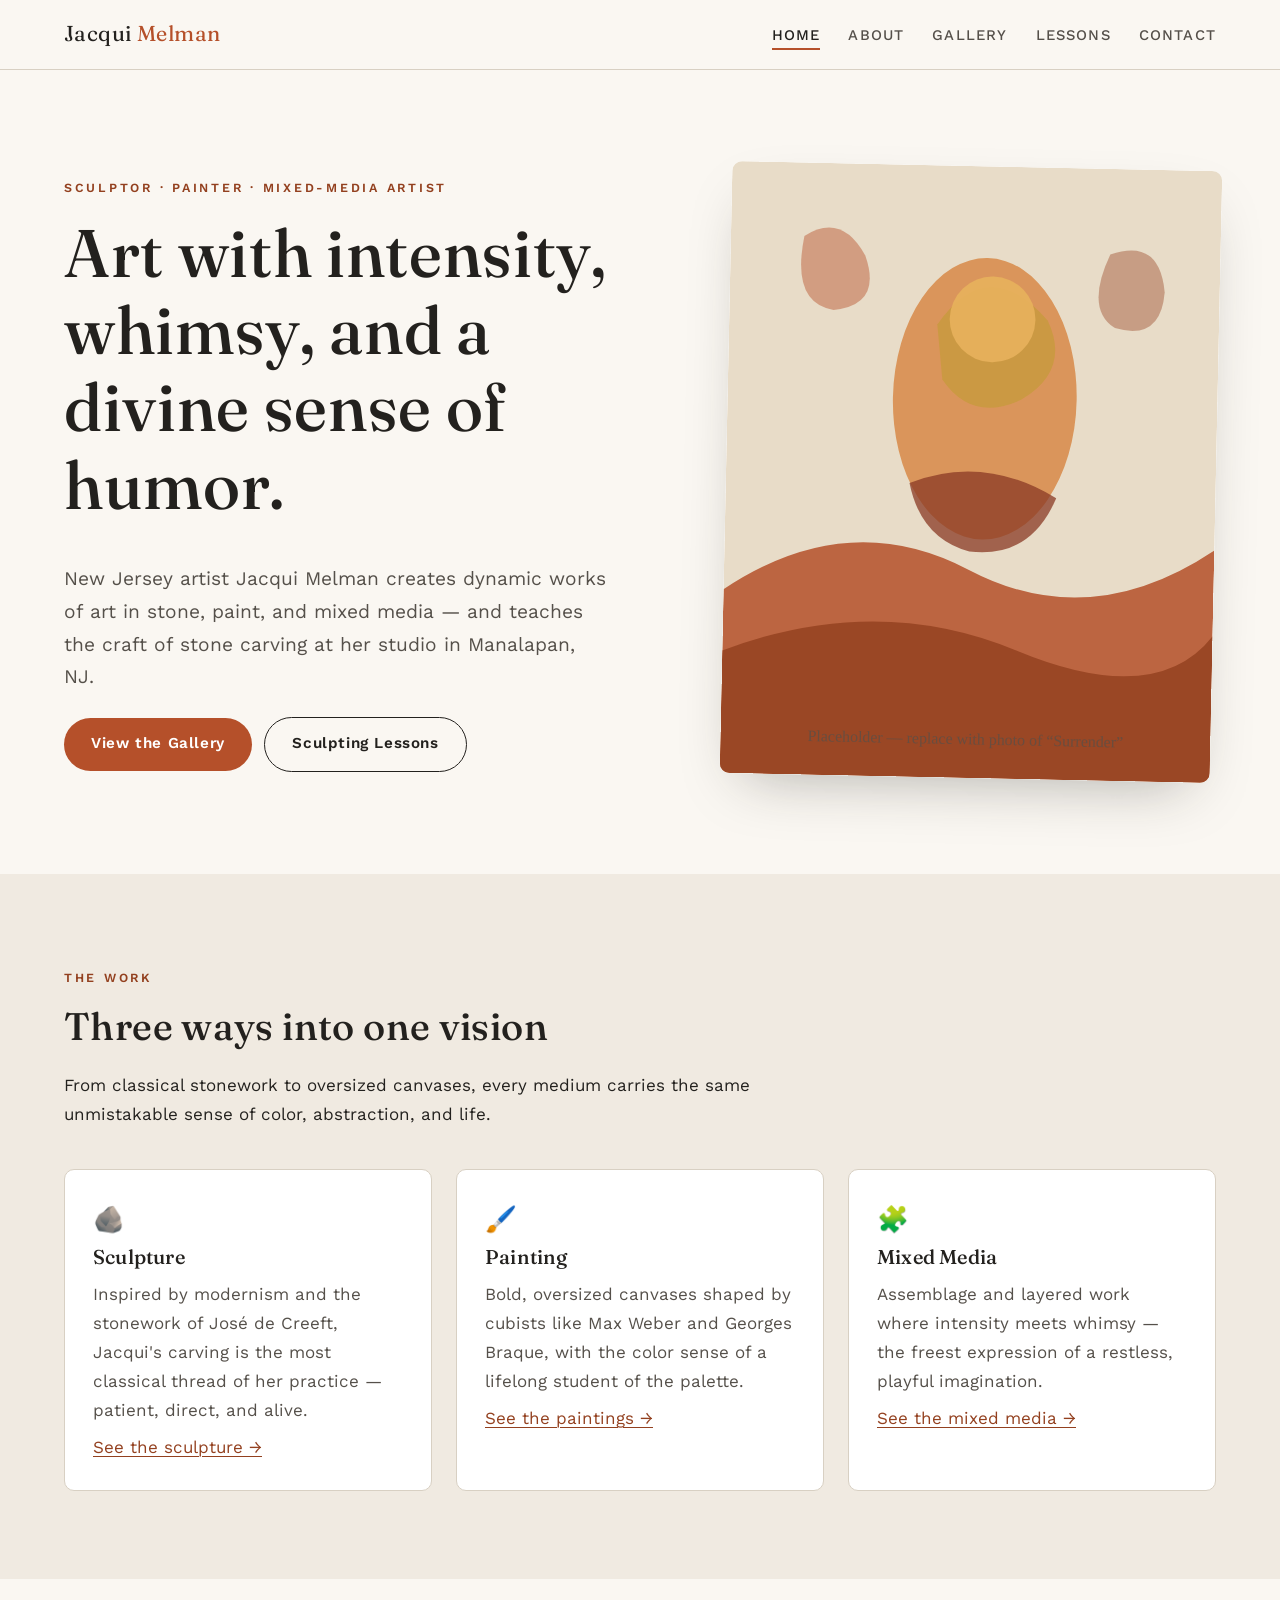
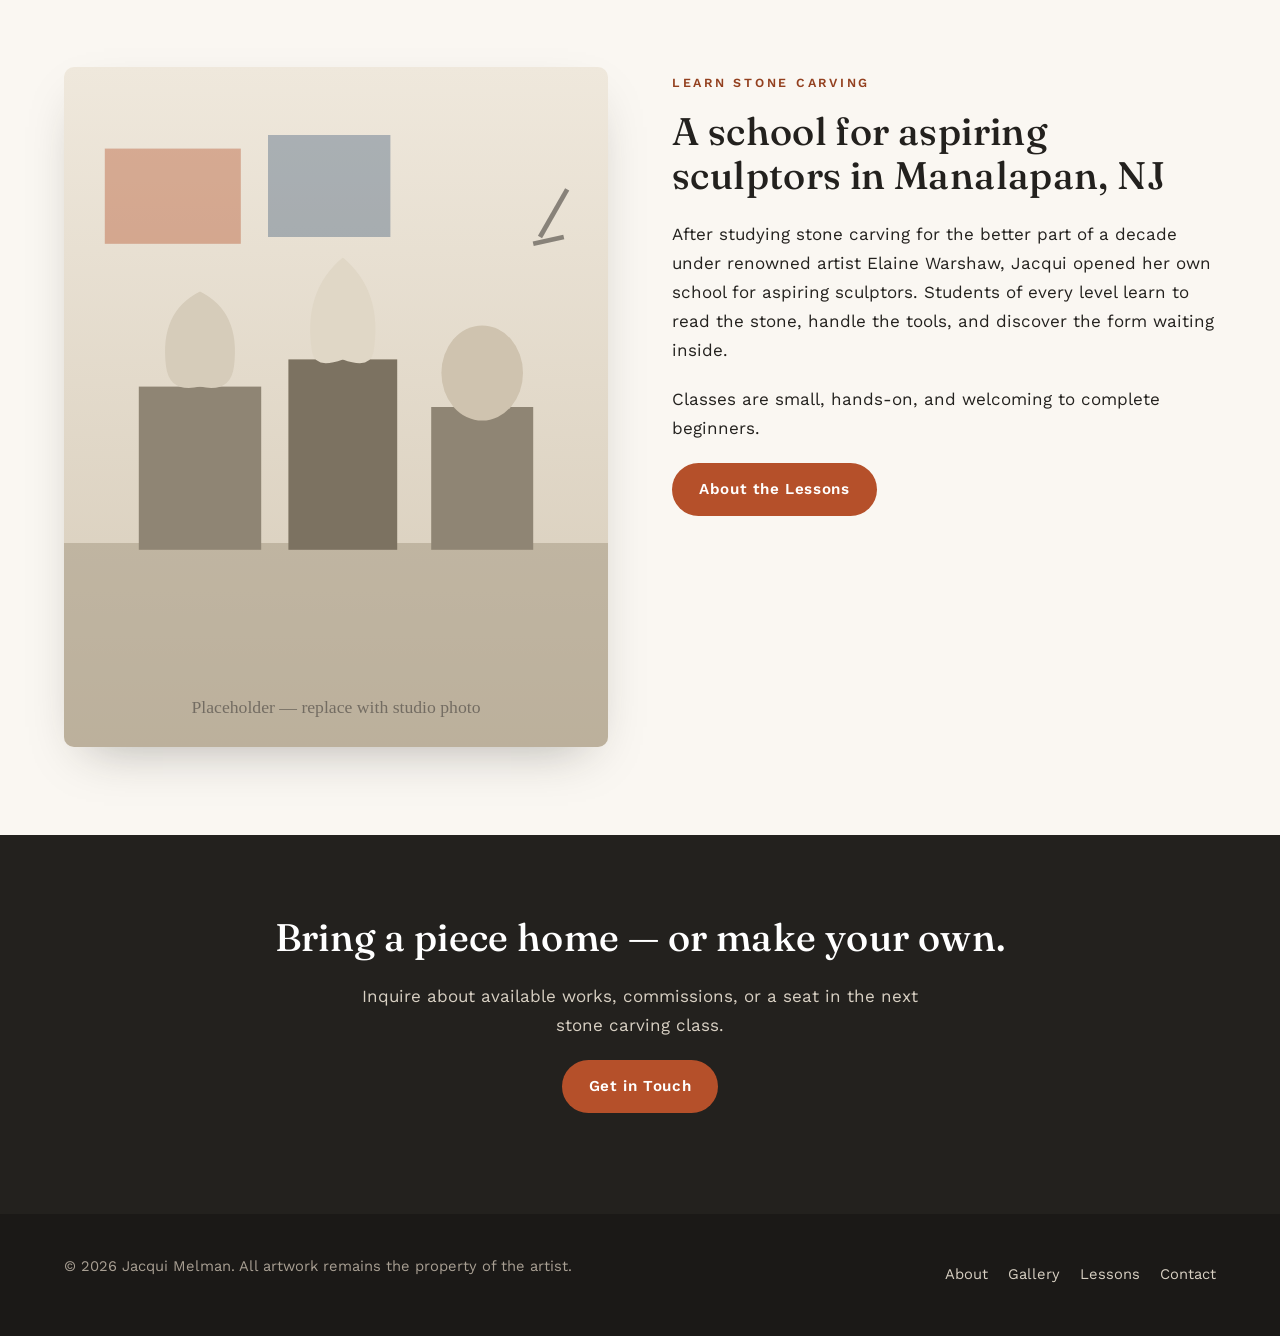
==== index.html @ 54bf9281 "Rebuild jacquimelman.com as a dependency-free static site Five pages (home, about, gallery, lessons," ====
<!DOCTYPE html>
<html lang="en">
<head>
  <meta charset="UTF-8">
  <meta name="viewport" content="width=device-width, initial-scale=1.0">
  <title>Jacqui Melman — Artist &amp; NJ Sculpting Lessons</title>
  <meta name="description" content="New Jersey artist Jacqui Melman creates dynamic paintings, sculpture, and mixed-media works, and teaches stone carving in Manalapan, NJ.">
  <link rel="preconnect" href="https://fonts.googleapis.com">
  <link rel="preconnect" href="https://fonts.gstatic.com" crossorigin>
  <link href="https://fonts.googleapis.com/css2?family=Fraunces:ital,wght@0,400;0,500;0,600;1,400&family=Work+Sans:wght@400;500;600&display=swap" rel="stylesheet">
  <link rel="stylesheet" href="css/style.css">
  <link rel="icon" href="data:image/svg+xml,<svg xmlns='http://www.w3.org/2000/svg' viewBox='0 0 100 100'><text y='0.9em' font-size='90'>🎨</text></svg>">
</head>
<body>

<header class="site-header">
  <div class="wrap nav-bar">
    <a class="brand" href="index.html">Jacqui<span>&nbsp;Melman</span></a>
    <button class="nav-toggle" aria-expanded="false" aria-controls="nav-menu" aria-label="Toggle navigation">☰</button>
    <ul class="nav-links" id="nav-menu">
      <li><a href="index.html" aria-current="page">Home</a></li>
      <li><a href="about.html">About</a></li>
      <li><a href="gallery.html">Gallery</a></li>
      <li><a href="lessons.html">Lessons</a></li>
      <li><a href="contact.html">Contact</a></li>
    </ul>
  </div>
</header>

<main>
  <section class="hero wrap">
    <div class="hero-copy">
      <span class="eyebrow">Sculptor · Painter · Mixed-Media Artist</span>
      <h1>Art with intensity, whimsy, and a divine sense of humor.</h1>
      <p class="lede">New Jersey artist Jacqui Melman creates dynamic works of art in stone, paint, and mixed media — and teaches the craft of stone carving at her studio in Manalapan, NJ.</p>
      <div class="btn-row">
        <a class="btn btn-primary" href="gallery.html">View the Gallery</a>
        <a class="btn btn-ghost" href="lessons.html">Sculpting Lessons</a>
      </div>
    </div>
    <div class="hero-art">
      <img src="images/art/surrender.svg" alt="Abstract artwork placeholder representing the painting Surrender" width="800" height="1000">
    </div>
  </section>

  <section class="section section-alt">
    <div class="wrap">
      <div class="section-head">
        <span class="eyebrow">The Work</span>
        <h2>Three ways into one vision</h2>
        <p>From classical stonework to oversized canvases, every medium carries the same unmistakable sense of color, abstraction, and life.</p>
      </div>
      <div class="card-grid">
        <div class="card">
          <div class="card-icon" aria-hidden="true">🪨</div>
          <h3>Sculpture</h3>
          <p>Inspired by modernism and the stonework of José de Creeft, Jacqui's carving is the most classical thread of her practice — patient, direct, and alive.</p>
          <a href="gallery.html">See the sculpture →</a>
        </div>
        <div class="card">
          <div class="card-icon" aria-hidden="true">🖌️</div>
          <h3>Painting</h3>
          <p>Bold, oversized canvases shaped by cubists like Max Weber and Georges Braque, with the color sense of a lifelong student of the palette.</p>
          <a href="gallery.html">See the paintings →</a>
        </div>
        <div class="card">
          <div class="card-icon" aria-hidden="true">🧩</div>
          <h3>Mixed Media</h3>
          <p>Assemblage and layered work where intensity meets whimsy — the freest expression of a restless, playful imagination.</p>
          <a href="gallery.html">See the mixed media →</a>
        </div>
      </div>
    </div>
  </section>

  <section class="section">
    <div class="wrap two-col">
      <div class="framed">
        <img src="images/art/studio.svg" alt="Placeholder illustration of the sculpture studio in Manalapan, NJ" width="800" height="1000">
      </div>
      <div>
        <span class="eyebrow">Learn Stone Carving</span>
        <h2>A school for aspiring sculptors in Manalapan, NJ</h2>
        <p>After studying stone carving for the better part of a decade under renowned artist Elaine Warshaw, Jacqui opened her own school for aspiring sculptors. Students of every level learn to read the stone, handle the tools, and discover the form waiting inside.</p>
        <p>Classes are small, hands-on, and welcoming to complete beginners.</p>
        <a class="btn btn-primary" href="lessons.html">About the Lessons</a>
      </div>
    </div>
  </section>

  <section class="cta-band">
    <div class="wrap">
      <h2>Bring a piece home — or make your own.</h2>
      <p>Inquire about available works, commissions, or a seat in the next stone carving class.</p>
      <p><a class="btn btn-primary" href="contact.html">Get in Touch</a></p>
    </div>
  </section>
</main>

<footer class="site-footer">
  <div class="wrap footer-inner">
    <p>© <span id="year"></span> Jacqui Melman. All artwork remains the property of the artist.</p>
    <ul class="footer-nav">
      <li><a href="about.html">About</a></li>
      <li><a href="gallery.html">Gallery</a></li>
      <li><a href="lessons.html">Lessons</a></li>
      <li><a href="contact.html">Contact</a></li>
    </ul>
  </div>
</footer>

<script src="js/main.js"></script>
</body>
</html>
---- css/style.css ----
/* ==========================================================================
   jacquimelman.com — site styles
   Palette: warm stone neutrals, charcoal ink, terracotta accent
   ========================================================================== */

:root {
  --ink: #23211e;
  --ink-soft: #55504a;
  --paper: #faf7f2;
  --paper-deep: #f0eae1;
  --stone: #d8d0c3;
  --accent: #b5502a;
  --accent-deep: #93401f;
  --gold: #c99a3f;
  --max-width: 72rem;
  --font-display: "Fraunces", "Georgia", serif;
  --font-body: "Work Sans", "Helvetica Neue", Arial, sans-serif;
}

* { box-sizing: border-box; }

html { scroll-behavior: smooth; }

body {
  margin: 0;
  font-family: var(--font-body);
  font-size: 1.0625rem;
  line-height: 1.7;
  color: var(--ink);
  background: var(--paper);
  -webkit-font-smoothing: antialiased;
}

img, svg { max-width: 100%; height: auto; display: block; }

h1, h2, h3 {
  font-family: var(--font-display);
  font-weight: 500;
  line-height: 1.15;
  margin: 0 0 0.6em;
  letter-spacing: 0.01em;
}

h1 { font-size: clamp(2.4rem, 6vw, 4.2rem); }
h2 { font-size: clamp(1.7rem, 3.5vw, 2.4rem); }
h3 { font-size: 1.25rem; }

p { margin: 0 0 1.2em; }

a { color: var(--accent-deep); text-decoration-thickness: 1px; text-underline-offset: 3px; }
a:hover { color: var(--accent); }

.wrap {
  width: min(var(--max-width), 92vw);
  margin-inline: auto;
}

.eyebrow {
  display: inline-block;
  font-size: 0.78rem;
  font-weight: 600;
  letter-spacing: 0.22em;
  text-transform: uppercase;
  color: var(--accent-deep);
  margin-bottom: 1rem;
}

/* --------------------------------------------------------------------------
   Header / navigation
   -------------------------------------------------------------------------- */

.site-header {
  position: sticky;
  top: 0;
  z-index: 50;
  background: rgba(250, 247, 242, 0.92);
  backdrop-filter: blur(8px);
  border-bottom: 1px solid var(--stone);
}

.nav-bar {
  display: flex;
  align-items: center;
  justify-content: space-between;
  gap: 1rem;
  padding: 1rem 0;
}

.brand {
  font-family: var(--font-display);
  font-size: 1.35rem;
  color: var(--ink);
  text-decoration: none;
  letter-spacing: 0.02em;
}

.brand span { color: var(--accent); }

.nav-links {
  display: flex;
  gap: 1.75rem;
  list-style: none;
  margin: 0;
  padding: 0;
}

.nav-links a {
  font-size: 0.92rem;
  font-weight: 500;
  letter-spacing: 0.08em;
  text-transform: uppercase;
  text-decoration: none;
  color: var(--ink-soft);
  padding-bottom: 0.25rem;
  border-bottom: 2px solid transparent;
}

.nav-links a:hover { color: var(--ink); }

.nav-links a[aria-current="page"] {
  color: var(--ink);
  border-bottom-color: var(--accent);
}

.nav-toggle {
  display: none;
  background: none;
  border: 1px solid var(--stone);
  border-radius: 6px;
  padding: 0.45rem 0.6rem;
  font-size: 1.1rem;
  line-height: 1;
  color: var(--ink);
  cursor: pointer;
}

@media (max-width: 46rem) {
  .nav-toggle { display: block; }
  .nav-links {
    position: absolute;
    top: 100%;
    left: 0;
    right: 0;
    flex-direction: column;
    gap: 0;
    background: var(--paper);
    border-bottom: 1px solid var(--stone);
    display: none;
  }
  .nav-links.open { display: flex; }
  .nav-links li { border-top: 1px solid var(--paper-deep); }
  .nav-links a { display: block; padding: 0.9rem 4vw; border-bottom: none; }
  .nav-links a[aria-current="page"] { border-left: 3px solid var(--accent); }
}

/* --------------------------------------------------------------------------
   Hero
   -------------------------------------------------------------------------- */

.hero {
  display: grid;
  grid-template-columns: 1.1fr 0.9fr;
  gap: clamp(2rem, 5vw, 4rem);
  align-items: center;
  padding: clamp(3rem, 8vw, 6rem) 0;
}

.hero-copy p.lede {
  font-size: 1.2rem;
  color: var(--ink-soft);
  max-width: 34rem;
}

.hero-art {
  border-radius: 10px;
  overflow: hidden;
  box-shadow: 0 24px 60px -24px rgba(35, 33, 30, 0.35);
  transform: rotate(1.2deg);
}

@media (max-width: 46rem) {
  .hero { grid-template-columns: 1fr; }
  .hero-art { transform: none; }
}

/* --------------------------------------------------------------------------
   Buttons
   -------------------------------------------------------------------------- */

.btn {
  display: inline-block;
  padding: 0.85rem 1.7rem;
  border-radius: 999px;
  font-weight: 600;
  font-size: 0.95rem;
  letter-spacing: 0.04em;
  text-decoration: none;
  transition: transform 0.15s ease, background 0.15s ease;
}

.btn-primary { background: var(--accent); color: #fff; }
.btn-primary:hover { background: var(--accent-deep); color: #fff; transform: translateY(-1px); }

.btn-ghost {
  border: 1.5px solid var(--ink);
  color: var(--ink);
  margin-left: 0.75rem;
}
.btn-ghost:hover { background: var(--ink); color: var(--paper); }

.btn-row { display: flex; flex-wrap: wrap; gap: 0.75rem; align-items: center; }
.btn-row .btn-ghost { margin-left: 0; }

/* --------------------------------------------------------------------------
   Sections
   -------------------------------------------------------------------------- */

.section { padding: clamp(3rem, 7vw, 5.5rem) 0; }

.section-alt { background: var(--paper-deep); }

.section-head { max-width: 44rem; margin-bottom: 2.5rem; }

.two-col {
  display: grid;
  grid-template-columns: 1fr 1fr;
  gap: clamp(2rem, 5vw, 4rem);
  align-items: start;
}

@media (max-width: 46rem) {
  .two-col { grid-template-columns: 1fr; }
}

.framed {
  border-radius: 10px;
  overflow: hidden;
  box-shadow: 0 20px 50px -22px rgba(35, 33, 30, 0.35);
}

/* --------------------------------------------------------------------------
   Cards (home page highlights)
   -------------------------------------------------------------------------- */

.card-grid {
  display: grid;
  grid-template-columns: repeat(3, 1fr);
  gap: 1.5rem;
}

@media (max-width: 46rem) {
  .card-grid { grid-template-columns: 1fr; }
}

.card {
  background: #fff;
  border: 1px solid var(--stone);
  border-radius: 10px;
  padding: 1.75rem;
}

.card h3 { margin-top: 0.25rem; }
.card p { color: var(--ink-soft); margin-bottom: 0.5rem; }
.card .card-icon { font-size: 1.6rem; }

/* --------------------------------------------------------------------------
   Gallery
   -------------------------------------------------------------------------- */

.filter-bar {
  display: flex;
  flex-wrap: wrap;
  gap: 0.6rem;
  margin-bottom: 2rem;
}

.filter-btn {
  border: 1.5px solid var(--stone);
  background: transparent;
  color: var(--ink-soft);
  border-radius: 999px;
  padding: 0.45rem 1.2rem;
  font-family: var(--font-body);
  font-size: 0.9rem;
  font-weight: 500;
  letter-spacing: 0.05em;
  cursor: pointer;
  transition: all 0.15s ease;
}

.filter-btn:hover { border-color: var(--ink); color: var(--ink); }

.filter-btn.active {
  background: var(--ink);
  border-color: var(--ink);
  color: var(--paper);
}

.gallery-grid {
  display: grid;
  grid-template-columns: repeat(3, 1fr);
  gap: 1.5rem;
}

@media (max-width: 60rem) { .gallery-grid { grid-template-columns: repeat(2, 1fr); } }
@media (max-width: 40rem) { .gallery-grid { grid-template-columns: 1fr; } }

.work {
  background: #fff;
  border: 1px solid var(--stone);
  border-radius: 10px;
  overflow: hidden;
  cursor: zoom-in;
  transition: transform 0.2s ease, box-shadow 0.2s ease;
}

.work:hover {
  transform: translateY(-4px);
  box-shadow: 0 18px 40px -18px rgba(35, 33, 30, 0.35);
}

.work.hidden { display: none; }

.work figure { margin: 0; }

.work img { aspect-ratio: 4 / 5; object-fit: cover; width: 100%; }

.work figcaption { padding: 1rem 1.25rem 1.2rem; }

.work .work-title {
  font-family: var(--font-display);
  font-size: 1.15rem;
  margin: 0 0 0.15rem;
}

.work .work-meta {
  font-size: 0.85rem;
  color: var(--ink-soft);
  letter-spacing: 0.05em;
  text-transform: uppercase;
}

/* Lightbox */

.lightbox {
  position: fixed;
  inset: 0;
  z-index: 100;
  display: none;
  align-items: center;
  justify-content: center;
  background: rgba(25, 23, 21, 0.92);
  padding: 4vmin;
}

.lightbox.open { display: flex; }

.lightbox img {
  max-width: min(90vw, 60rem);
  max-height: 78vh;
  width: auto;
  border-radius: 6px;
  box-shadow: 0 30px 90px rgba(0, 0, 0, 0.5);
}

.lightbox-caption {
  position: absolute;
  bottom: 4vmin;
  left: 0;
  right: 0;
  text-align: center;
  color: #f0eae1;
  font-size: 1rem;
}

.lightbox-caption strong { font-family: var(--font-display); font-size: 1.2rem; font-weight: 500; }

.lightbox-close {
  position: absolute;
  top: 1.2rem;
  right: 1.5rem;
  background: none;
  border: none;
  color: #f0eae1;
  font-size: 2.2rem;
  line-height: 1;
  cursor: pointer;
}

/* --------------------------------------------------------------------------
   Lessons
   -------------------------------------------------------------------------- */

.lesson-list { list-style: none; margin: 0 0 1.5rem; padding: 0; }

.lesson-list li {
  padding: 0.65rem 0 0.65rem 2rem;
  position: relative;
}

.lesson-list li::before {
  content: "";
  position: absolute;
  left: 0;
  top: 1.15rem;
  width: 0.9rem;
  height: 0.9rem;
  border-radius: 50%;
  background: var(--gold);
}

blockquote.pull {
  font-family: var(--font-display);
  font-size: clamp(1.3rem, 2.6vw, 1.7rem);
  font-style: italic;
  color: var(--ink);
  border-left: 3px solid var(--accent);
  margin: 2rem 0;
  padding: 0.25rem 0 0.25rem 1.5rem;
}

/* --------------------------------------------------------------------------
   Contact
   -------------------------------------------------------------------------- */

.contact-form { display: grid; gap: 1.1rem; max-width: 34rem; }

.contact-form label {
  font-size: 0.85rem;
  font-weight: 600;
  letter-spacing: 0.08em;
  text-transform: uppercase;
  color: var(--ink-soft);
  display: block;
  margin-bottom: 0.35rem;
}

.contact-form input,
.contact-form select,
.contact-form textarea {
  width: 100%;
  padding: 0.8rem 1rem;
  border: 1.5px solid var(--stone);
  border-radius: 8px;
  background: #fff;
  font-family: var(--font-body);
  font-size: 1rem;
  color: var(--ink);
}

.contact-form input:focus,
.contact-form select:focus,
.contact-form textarea:focus {
  outline: 2px solid var(--accent);
  outline-offset: 1px;
  border-color: transparent;
}

.form-note { font-size: 0.9rem; color: var(--ink-soft); }

/* --------------------------------------------------------------------------
   CTA band + footer
   -------------------------------------------------------------------------- */

.cta-band {
  background: var(--ink);
  color: var(--paper);
  text-align: center;
  padding: clamp(3rem, 7vw, 5rem) 0;
}

.cta-band h2 { color: #fff; }
.cta-band p { color: var(--stone); max-width: 36rem; margin-inline: auto; }

.site-footer {
  background: #1b1917;
  color: #a89f93;
  font-size: 0.92rem;
  padding: 2.5rem 0;
}

.footer-inner {
  display: flex;
  flex-wrap: wrap;
  justify-content: space-between;
  gap: 1rem;
  align-items: center;
}

.site-footer a { color: #d8d0c3; }

.footer-nav { display: flex; gap: 1.25rem; list-style: none; margin: 0; padding: 0; }
.footer-nav a { text-decoration: none; }
.footer-nav a:hover { text-decoration: underline; }

/* --------------------------------------------------------------------------
   Motion preferences
   -------------------------------------------------------------------------- */

@media (prefers-reduced-motion: reduce) {
  html { scroll-behavior: auto; }
  * { transition: none !important; }
}
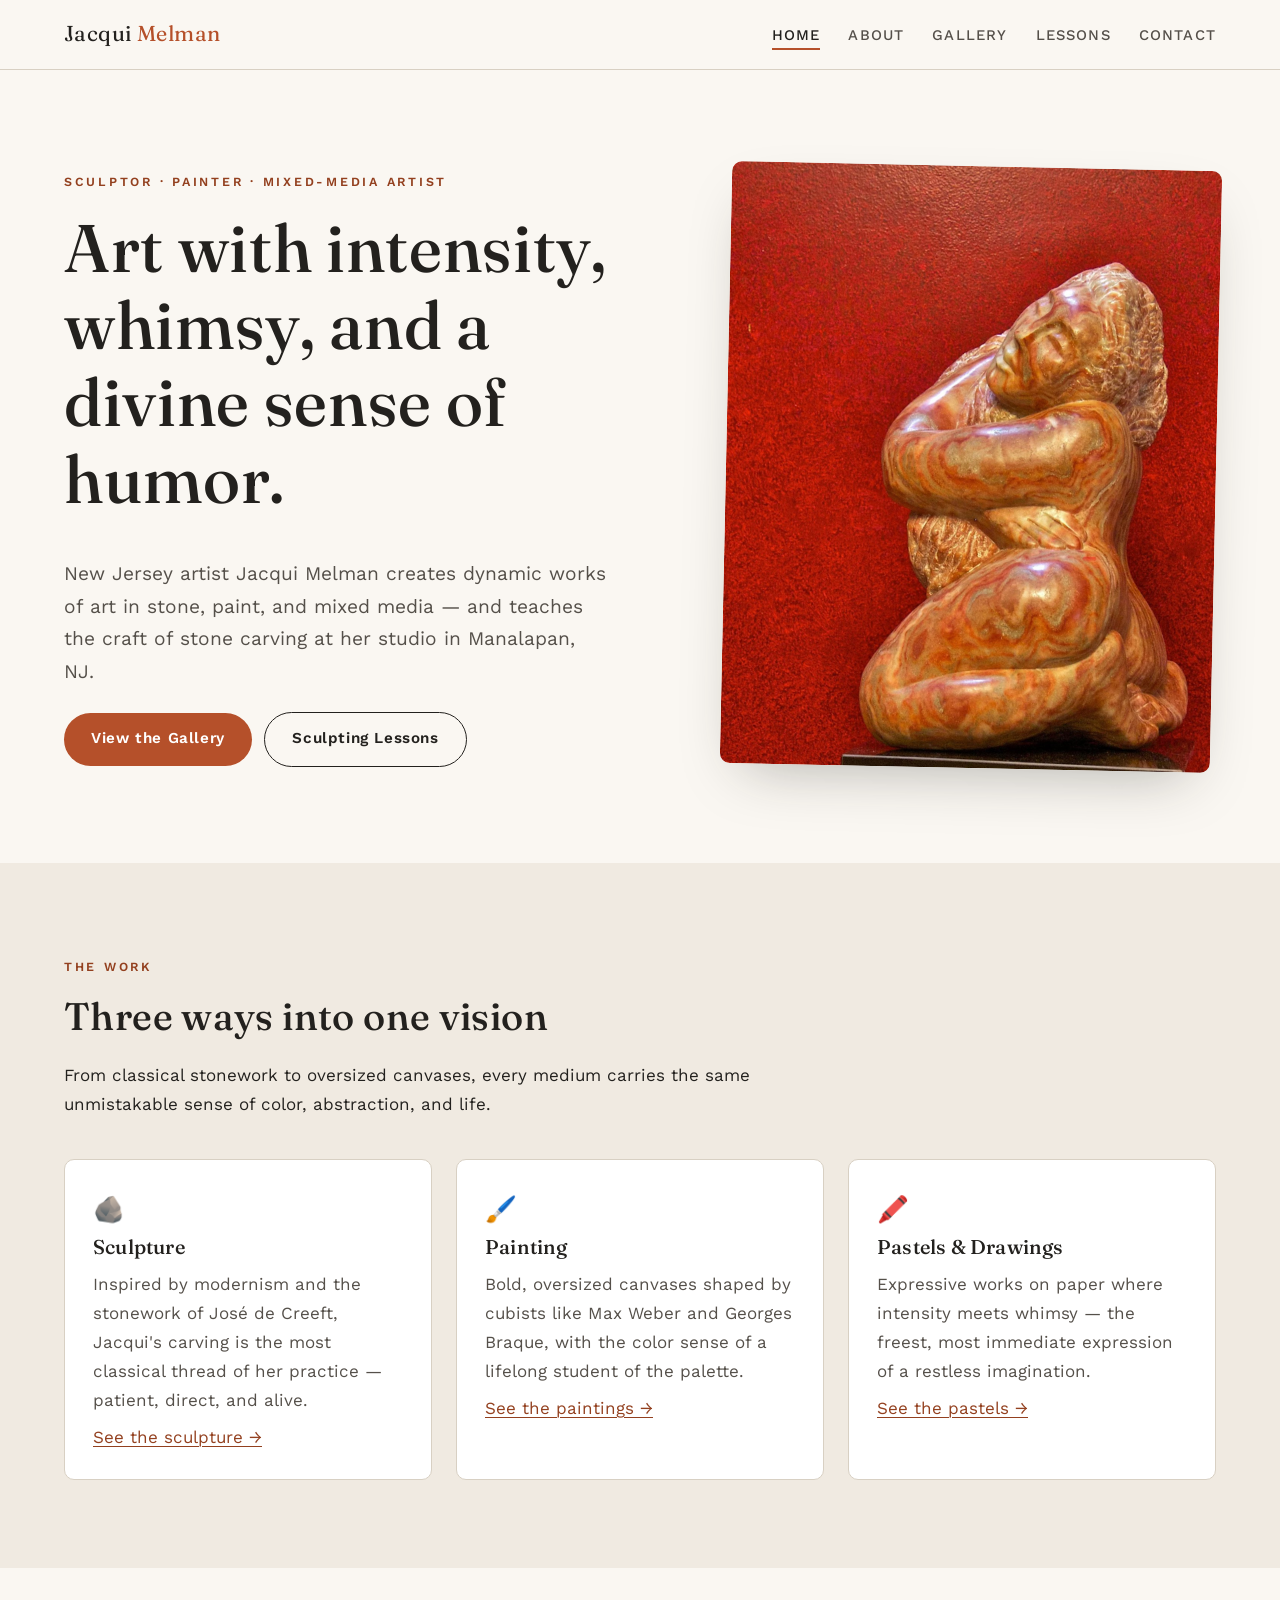
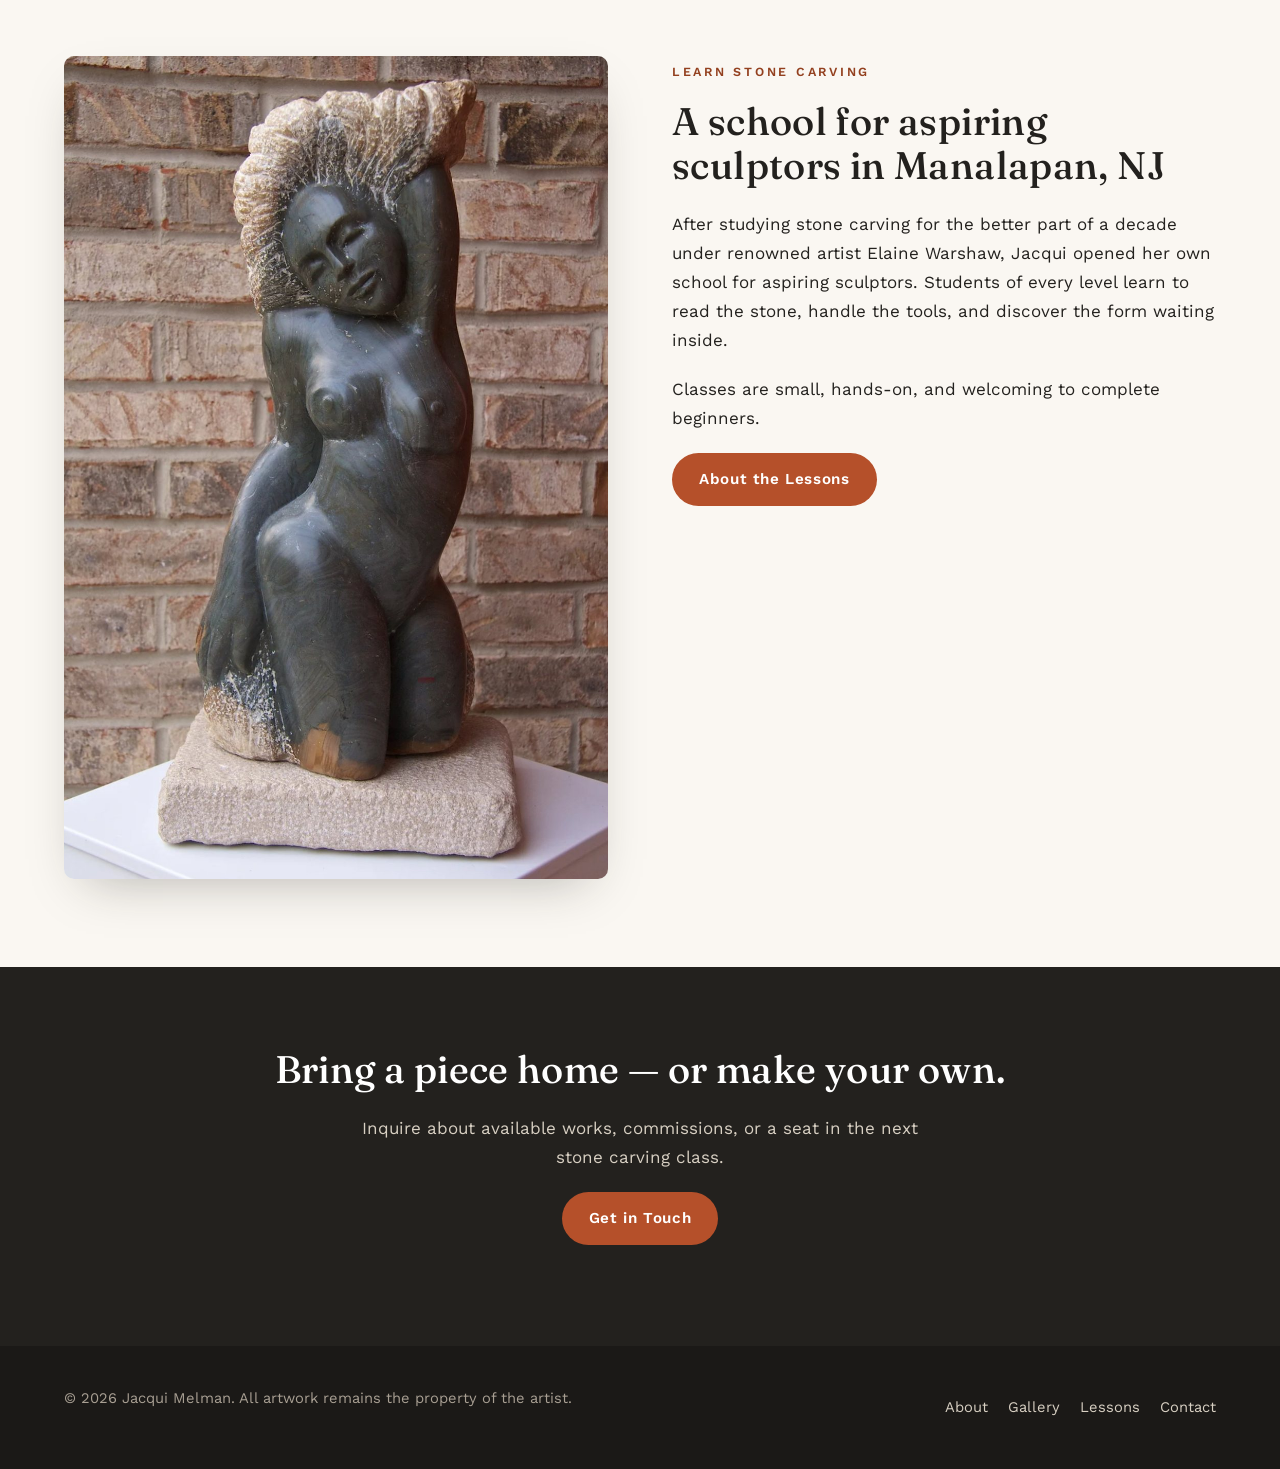
==== commit ef2c425e: "Replace placeholders with Jacqui Melman's real artwork and portraits Twelve works now fill the galle" ====
--- a/index.html
+++ b/index.html
@@ -39,7 +39,7 @@
       </div>
     </div>
     <div class="hero-art">
-      <img src="images/art/surrender.svg" alt="Abstract artwork placeholder representing the painting Surrender" width="800" height="1000">
+      <img src="images/art/sculpture-figure.jpg" alt="A crouching figure carved by Jacqui Melman in swirled red and amber stone, against a deep red wall" width="1302" height="1600">
     </div>
   </section>
 
@@ -64,10 +64,10 @@
           <a href="gallery.html">See the paintings →</a>
         </div>
         <div class="card">
-          <div class="card-icon" aria-hidden="true">🧩</div>
-          <h3>Mixed Media</h3>
-          <p>Assemblage and layered work where intensity meets whimsy — the freest expression of a restless, playful imagination.</p>
-          <a href="gallery.html">See the mixed media →</a>
+          <div class="card-icon" aria-hidden="true">🖍️</div>
+          <h3>Pastels &amp; Drawings</h3>
+          <p>Expressive works on paper where intensity meets whimsy — the freest, most immediate expression of a restless imagination.</p>
+          <a href="gallery.html">See the pastels →</a>
         </div>
       </div>
     </div>
@@ -76,7 +76,7 @@
   <section class="section">
     <div class="wrap two-col">
       <div class="framed">
-        <img src="images/art/studio.svg" alt="Placeholder illustration of the sculpture studio in Manalapan, NJ" width="800" height="1000">
+        <img src="images/art/stone-nude.jpg" alt="A female figure carved by Jacqui Melman in gray-green stone with raw-carved hair" width="1058" height="1600" loading="lazy">
       </div>
       <div>
         <span class="eyebrow">Learn Stone Carving</span>
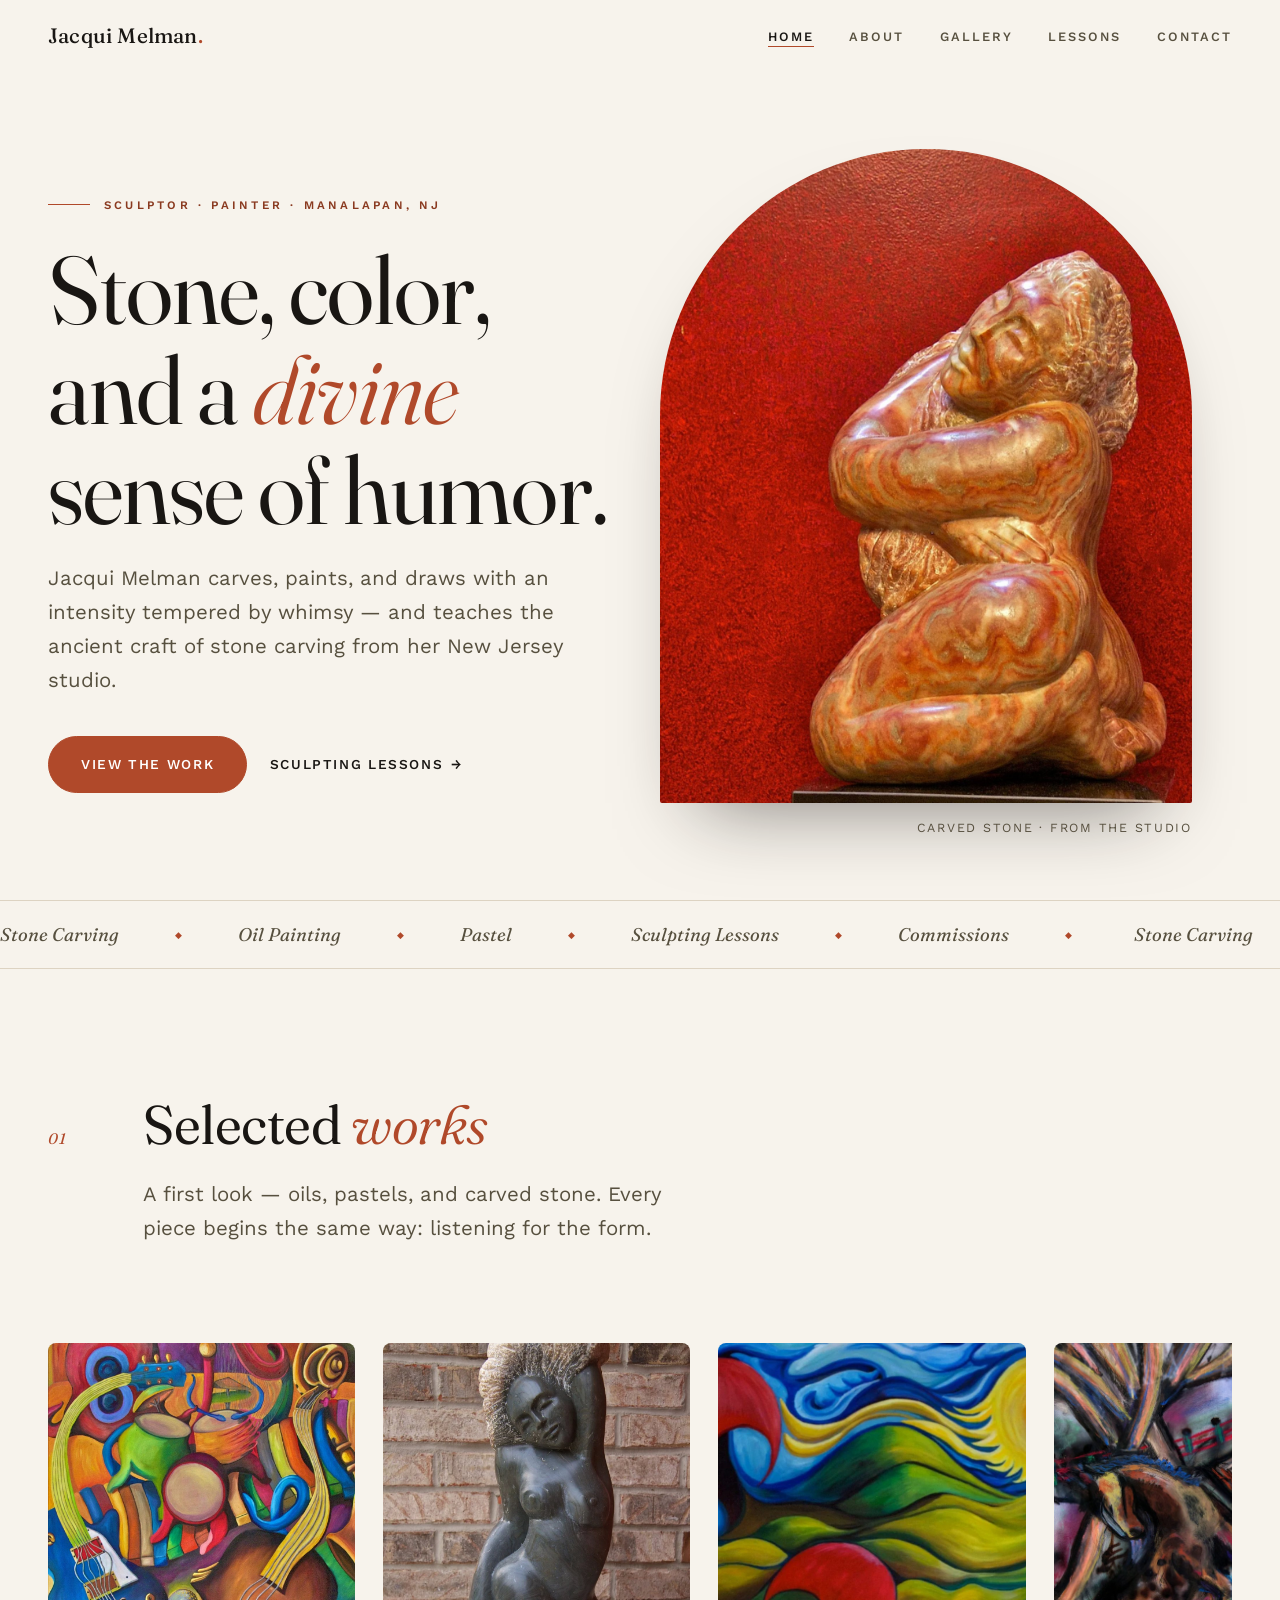
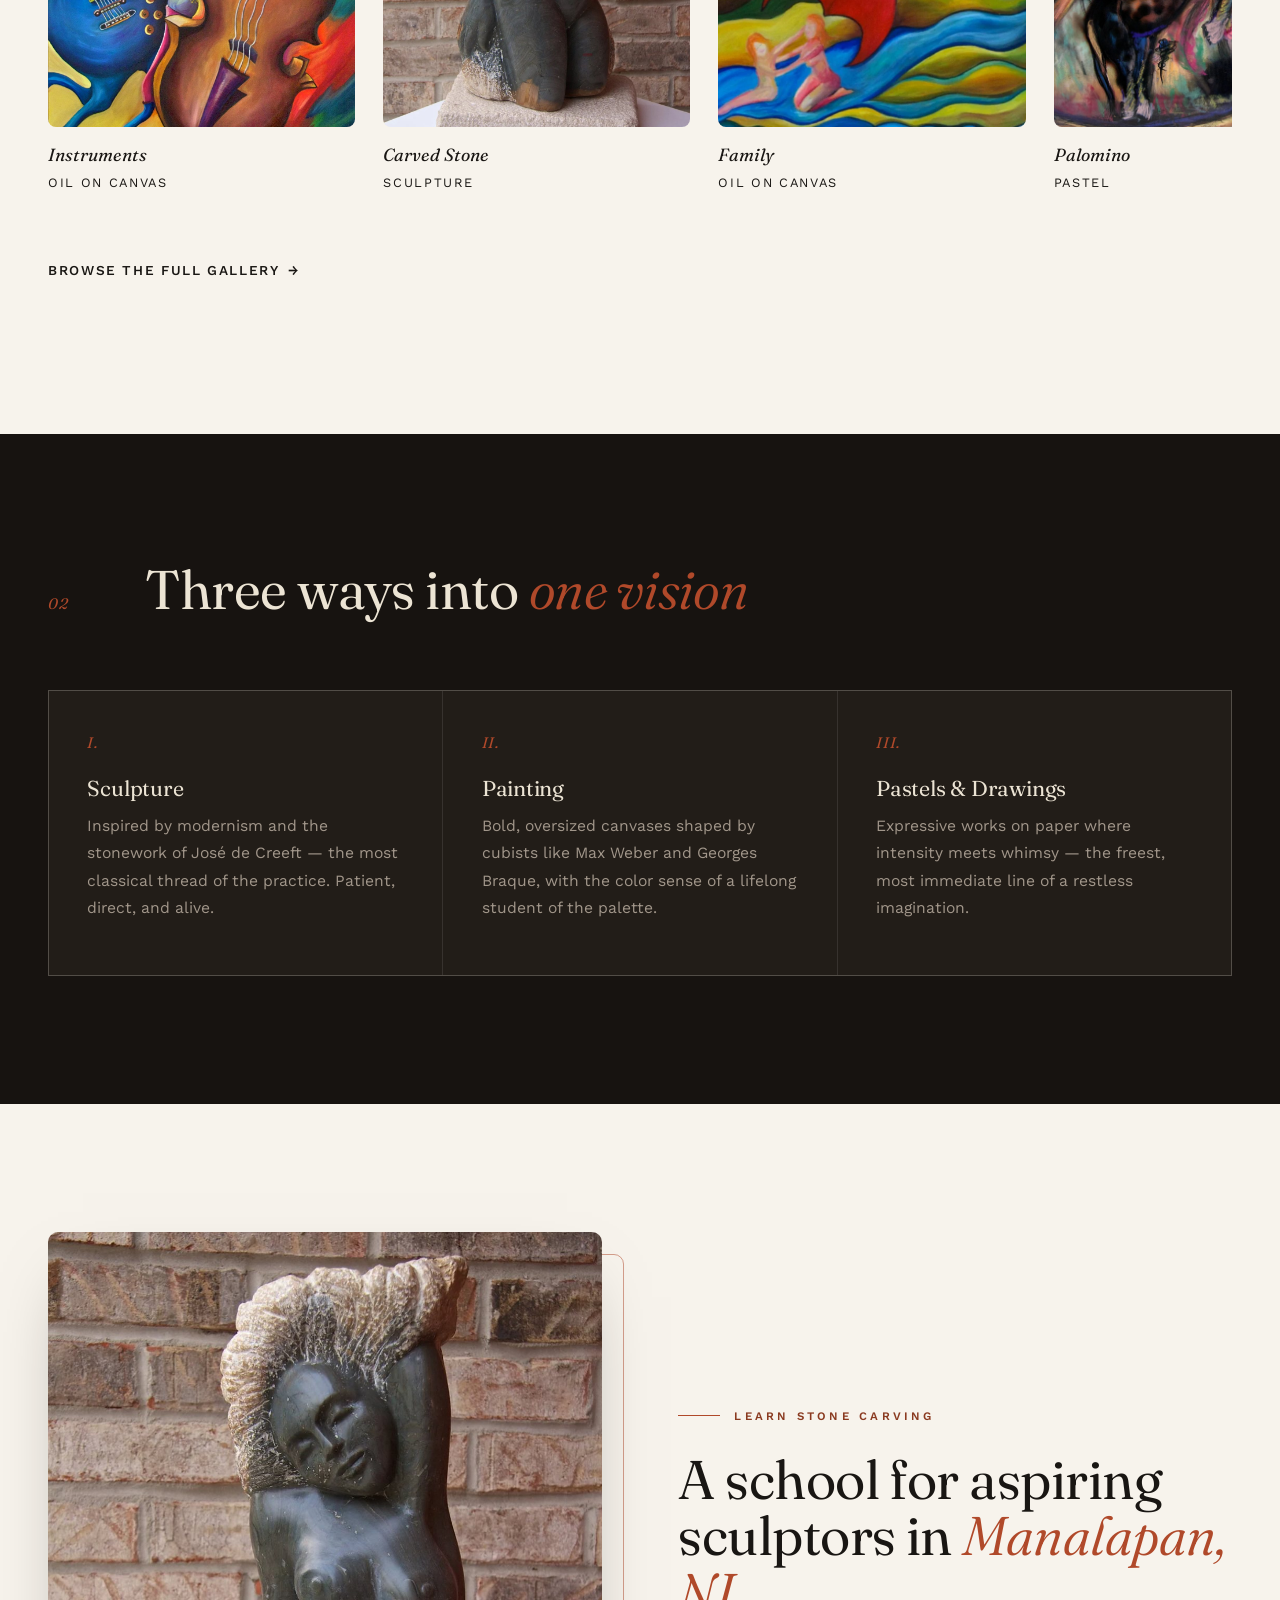
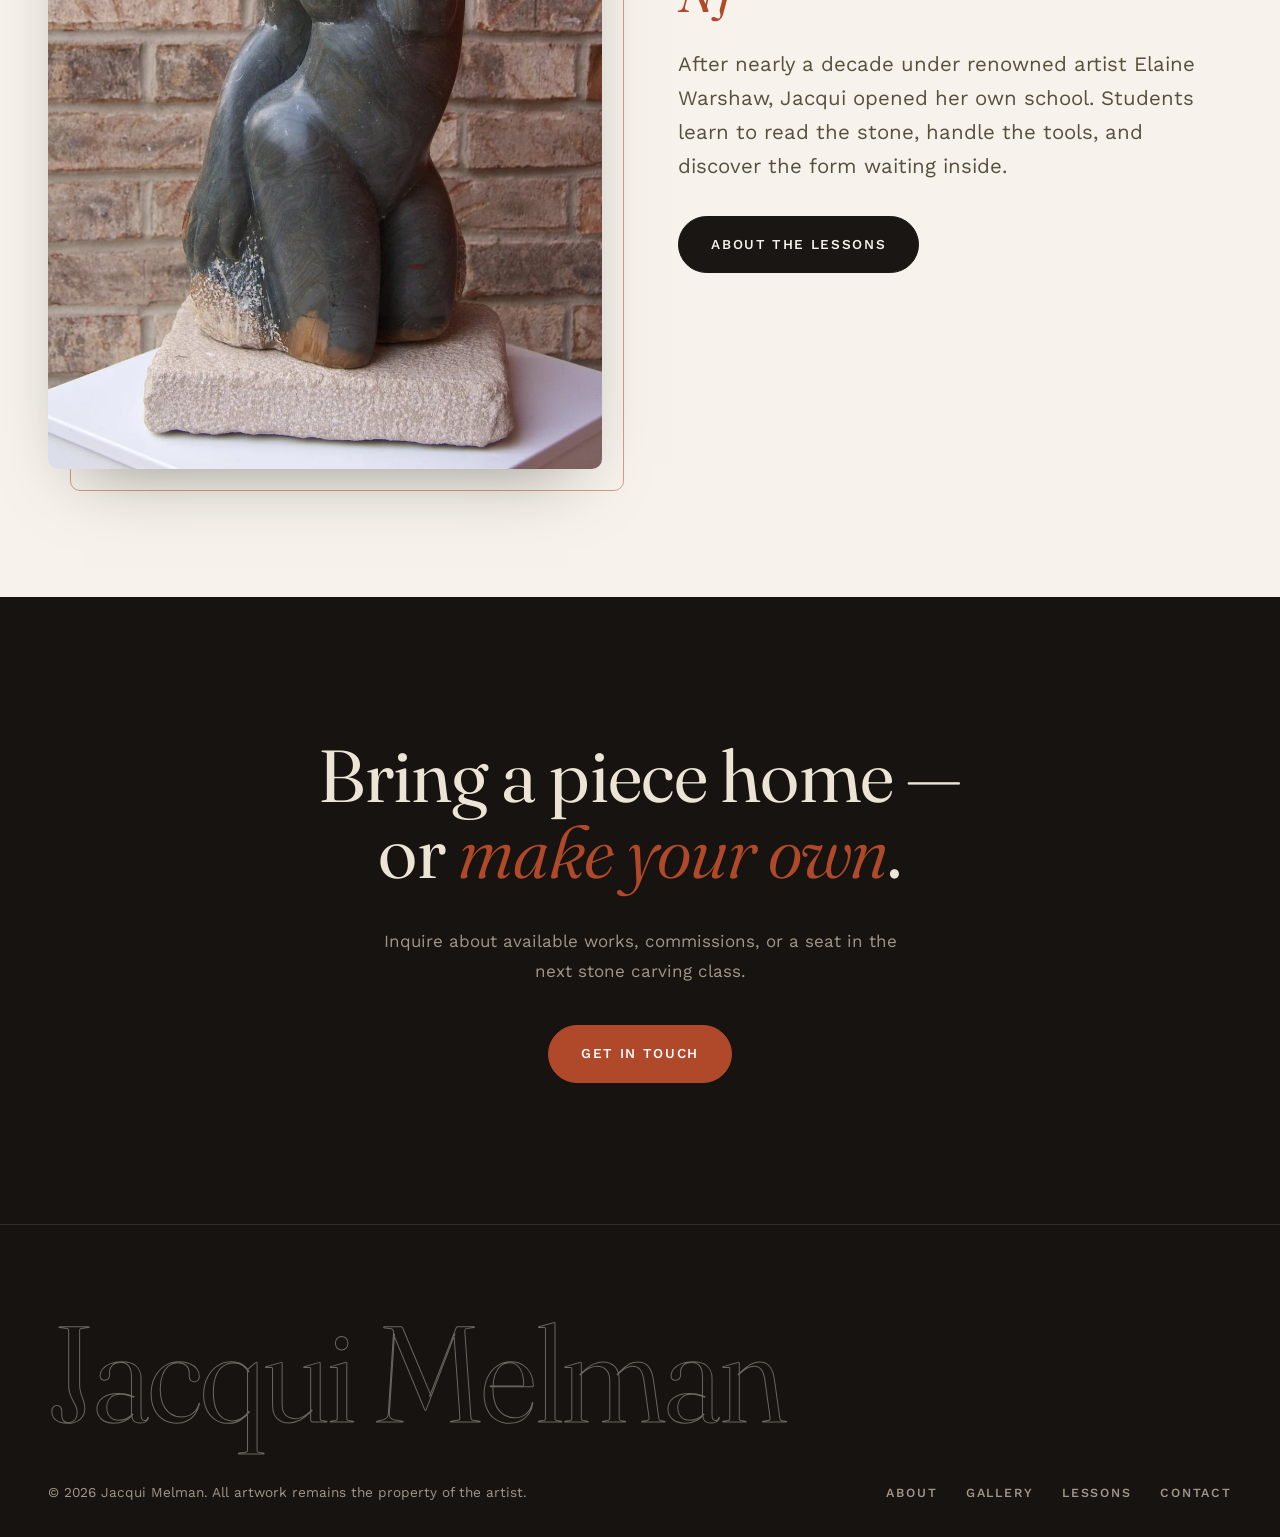
==== commit d6f2e8ad: "Redesign site to editorial agency-grade standard Full visual rewrite: oversized Fraunces display typ" ====
--- a/index.html
+++ b/index.html
@@ -3,11 +3,11 @@
 <head>
   <meta charset="UTF-8">
   <meta name="viewport" content="width=device-width, initial-scale=1.0">
-  <title>Jacqui Melman — Artist &amp; NJ Sculpting Lessons</title>
-  <meta name="description" content="New Jersey artist Jacqui Melman creates dynamic paintings, sculpture, and mixed-media works, and teaches stone carving in Manalapan, NJ.">
+  <title>Jacqui Melman — Sculptor, Painter &amp; NJ Sculpting Lessons</title>
+  <meta name="description" content="New Jersey artist Jacqui Melman creates dynamic works in stone, oil, and pastel — and teaches stone carving at her studio in Manalapan, NJ.">
   <link rel="preconnect" href="https://fonts.googleapis.com">
   <link rel="preconnect" href="https://fonts.gstatic.com" crossorigin>
-  <link href="https://fonts.googleapis.com/css2?family=Fraunces:ital,wght@0,400;0,500;0,600;1,400&family=Work+Sans:wght@400;500;600&display=swap" rel="stylesheet">
+  <link href="https://fonts.googleapis.com/css2?family=Fraunces:ital,opsz,wght@0,9..144,300..600;1,9..144,300..600&family=Work+Sans:wght@300..600&display=swap" rel="stylesheet">
   <link rel="stylesheet" href="css/style.css">
   <link rel="icon" href="data:image/svg+xml,<svg xmlns='http://www.w3.org/2000/svg' viewBox='0 0 100 100'><text y='0.9em' font-size='90'>🎨</text></svg>">
 </head>
@@ -15,8 +15,8 @@
 
 <header class="site-header">
   <div class="wrap nav-bar">
-    <a class="brand" href="index.html">Jacqui<span>&nbsp;Melman</span></a>
-    <button class="nav-toggle" aria-expanded="false" aria-controls="nav-menu" aria-label="Toggle navigation">☰</button>
+    <a class="brand" href="index.html">Jacqui Melman<span class="dot">.</span></a>
+    <button class="nav-toggle" aria-expanded="false" aria-controls="nav-menu" aria-label="Toggle navigation"><span></span></button>
     <ul class="nav-links" id="nav-menu">
       <li><a href="index.html" aria-current="page">Home</a></li>
       <li><a href="about.html">About</a></li>
@@ -30,82 +30,131 @@
 <main>
   <section class="hero wrap">
     <div class="hero-copy">
-      <span class="eyebrow">Sculptor · Painter · Mixed-Media Artist</span>
-      <h1>Art with intensity, whimsy, and a divine sense of humor.</h1>
-      <p class="lede">New Jersey artist Jacqui Melman creates dynamic works of art in stone, paint, and mixed media — and teaches the craft of stone carving at her studio in Manalapan, NJ.</p>
-      <div class="btn-row">
-        <a class="btn btn-primary" href="gallery.html">View the Gallery</a>
-        <a class="btn btn-ghost" href="lessons.html">Sculpting Lessons</a>
+      <p class="eyebrow">Sculptor · Painter · Manalapan, NJ</p>
+      <h1 class="hero-title">Stone, color, and a <em>divine</em> sense of humor.</h1>
+      <p class="lede">Jacqui Melman carves, paints, and draws with an intensity tempered by whimsy — and teaches the ancient craft of stone carving from her New Jersey studio.</p>
+      <div class="hero-actions">
+        <a class="btn btn-clay" href="gallery.html">View the Work</a>
+        <a class="link-arrow" href="lessons.html">Sculpting lessons</a>
       </div>
     </div>
-    <div class="hero-art">
-      <img src="images/art/sculpture-figure.jpg" alt="A crouching figure carved by Jacqui Melman in swirled red and amber stone, against a deep red wall" width="1302" height="1600">
+    <figure class="hero-art">
+      <img src="images/art/sculpture-figure.jpg" alt="A crouching figure carved by Jacqui Melman in swirled red and amber stone, against a deep red wall" width="1302" height="1600" fetchpriority="high">
+      <figcaption>Carved stone · from the studio</figcaption>
+    </figure>
+  </section>
+
+  <div class="marquee" aria-hidden="true">
+    <div class="marquee-track">
+      <span>Stone Carving</span><span>Oil Painting</span><span>Pastel</span><span>Sculpting Lessons</span><span>Commissions</span>
+      <span>Stone Carving</span><span>Oil Painting</span><span>Pastel</span><span>Sculpting Lessons</span><span>Commissions</span>
+    </div>
+  </div>
+
+  <section class="section">
+    <div class="wrap">
+      <div class="section-head reveal">
+        <span class="num">01</span>
+        <h2>Selected <em>works</em></h2>
+        <p class="lede">A first look — oils, pastels, and carved stone. Every piece begins the same way: listening for the form.</p>
+      </div>
+      <div class="strip reveal">
+        <a href="gallery.html">
+          <figure>
+            <img src="images/art/instruments.jpg" alt="Instruments — a vibrant oil painting of intertwined guitars, drums, and a cello" loading="lazy" width="1062" height="1600">
+            <figcaption><strong>Instruments</strong>Oil on Canvas</figcaption>
+          </figure>
+        </a>
+        <a href="gallery.html">
+          <figure>
+            <img src="images/art/stone-nude.jpg" alt="A female figure carved in gray-green stone with raw-carved hair" loading="lazy" width="1058" height="1600">
+            <figcaption><strong>Carved Stone</strong>Sculpture</figcaption>
+          </figure>
+        </a>
+        <a href="gallery.html">
+          <figure>
+            <img src="images/art/family.jpg" alt="Family — an oil painting of figures in a swirling landscape beneath a radiant sun" loading="lazy" width="1600" height="1082">
+            <figcaption><strong>Family</strong>Oil on Canvas</figcaption>
+          </figure>
+        </a>
+        <a href="gallery.html">
+          <figure>
+            <img src="images/art/palomino.jpg" alt="Palomino — a dynamic pastel of a rearing horse before a farm scene" loading="lazy" width="1249" height="1600">
+            <figcaption><strong>Palomino</strong>Pastel</figcaption>
+          </figure>
+        </a>
+        <a href="gallery.html">
+          <figure>
+            <img src="images/art/cubist-forms.jpg" alt="A large cubist abstract oil painting of interlocking curved and angular forms" loading="lazy" width="1191" height="1600">
+            <figcaption><strong>Untitled</strong>Oil on Canvas</figcaption>
+          </figure>
+        </a>
+      </div>
+      <p style="margin-top: 2.5rem;"><a class="link-arrow" href="gallery.html">Browse the full gallery</a></p>
     </div>
   </section>
 
-  <section class="section section-alt">
+  <section class="section section-dark on-dark">
     <div class="wrap">
-      <div class="section-head">
-        <span class="eyebrow">The Work</span>
-        <h2>Three ways into one vision</h2>
-        <p>From classical stonework to oversized canvases, every medium carries the same unmistakable sense of color, abstraction, and life.</p>
+      <div class="section-head reveal">
+        <span class="num">02</span>
+        <h2>Three ways into <em>one vision</em></h2>
       </div>
-      <div class="card-grid">
-        <div class="card">
-          <div class="card-icon" aria-hidden="true">🪨</div>
-          <h3>Sculpture</h3>
-          <p>Inspired by modernism and the stonework of José de Creeft, Jacqui's carving is the most classical thread of her practice — patient, direct, and alive.</p>
-          <a href="gallery.html">See the sculpture →</a>
+      <div class="card-grid reveal" style="background: rgba(236,228,212,0.15); border-color: rgba(236,228,212,0.15);">
+        <div class="card" style="background: var(--dark-2);">
+          <span class="num">I.</span>
+          <h3 style="color: var(--on-dark);">Sculpture</h3>
+          <p style="color: var(--on-dark-dim);">Inspired by modernism and the stonework of José de Creeft — the most classical thread of the practice. Patient, direct, and alive.</p>
         </div>
-        <div class="card">
-          <div class="card-icon" aria-hidden="true">🖌️</div>
-          <h3>Painting</h3>
-          <p>Bold, oversized canvases shaped by cubists like Max Weber and Georges Braque, with the color sense of a lifelong student of the palette.</p>
-          <a href="gallery.html">See the paintings →</a>
+        <div class="card" style="background: var(--dark-2);">
+          <span class="num">II.</span>
+          <h3 style="color: var(--on-dark);">Painting</h3>
+          <p style="color: var(--on-dark-dim);">Bold, oversized canvases shaped by cubists like Max Weber and Georges Braque, with the color sense of a lifelong student of the palette.</p>
         </div>
-        <div class="card">
-          <div class="card-icon" aria-hidden="true">🖍️</div>
-          <h3>Pastels &amp; Drawings</h3>
-          <p>Expressive works on paper where intensity meets whimsy — the freest, most immediate expression of a restless imagination.</p>
-          <a href="gallery.html">See the pastels →</a>
+        <div class="card" style="background: var(--dark-2);">
+          <span class="num">III.</span>
+          <h3 style="color: var(--on-dark);">Pastels &amp; Drawings</h3>
+          <p style="color: var(--on-dark-dim);">Expressive works on paper where intensity meets whimsy — the freest, most immediate line of a restless imagination.</p>
         </div>
       </div>
     </div>
   </section>
 
   <section class="section">
-    <div class="wrap two-col">
-      <div class="framed">
+    <div class="wrap split">
+      <div class="split-media reveal">
         <img src="images/art/stone-nude.jpg" alt="A female figure carved by Jacqui Melman in gray-green stone with raw-carved hair" width="1058" height="1600" loading="lazy">
       </div>
-      <div>
-        <span class="eyebrow">Learn Stone Carving</span>
-        <h2>A school for aspiring sculptors in Manalapan, NJ</h2>
-        <p>After studying stone carving for the better part of a decade under renowned artist Elaine Warshaw, Jacqui opened her own school for aspiring sculptors. Students of every level learn to read the stone, handle the tools, and discover the form waiting inside.</p>
-        <p>Classes are small, hands-on, and welcoming to complete beginners.</p>
-        <a class="btn btn-primary" href="lessons.html">About the Lessons</a>
+      <div class="reveal">
+        <p class="eyebrow">Learn Stone Carving</p>
+        <h2>A school for aspiring sculptors in <em>Manalapan, NJ</em></h2>
+        <p class="lede">After nearly a decade under renowned artist Elaine Warshaw, Jacqui opened her own school. Students learn to read the stone, handle the tools, and discover the form waiting inside.</p>
+        <p style="margin-top: 2rem;"><a class="btn" href="lessons.html">About the Lessons</a></p>
       </div>
     </div>
   </section>
 
-  <section class="cta-band">
-    <div class="wrap">
-      <h2>Bring a piece home — or make your own.</h2>
+  <section class="cta-band on-dark">
+    <div class="wrap reveal">
+      <h2>Bring a piece home —<br>or <em>make your own</em>.</h2>
       <p>Inquire about available works, commissions, or a seat in the next stone carving class.</p>
-      <p><a class="btn btn-primary" href="contact.html">Get in Touch</a></p>
+      <a class="btn btn-clay" href="contact.html">Get in Touch</a>
     </div>
   </section>
 </main>
 
 <footer class="site-footer">
-  <div class="wrap footer-inner">
-    <p>© <span id="year"></span> Jacqui Melman. All artwork remains the property of the artist.</p>
-    <ul class="footer-nav">
-      <li><a href="about.html">About</a></li>
-      <li><a href="gallery.html">Gallery</a></li>
-      <li><a href="lessons.html">Lessons</a></li>
-      <li><a href="contact.html">Contact</a></li>
-    </ul>
+  <div class="wrap">
+    <p class="footer-name" aria-hidden="true">Jacqui Melman</p>
+    <div class="footer-inner">
+      <p style="margin: 0;">© <span id="year"></span> Jacqui Melman. All artwork remains the property of the artist.</p>
+      <ul class="footer-nav">
+        <li><a href="about.html">About</a></li>
+        <li><a href="gallery.html">Gallery</a></li>
+        <li><a href="lessons.html">Lessons</a></li>
+        <li><a href="contact.html">Contact</a></li>
+      </ul>
+    </div>
   </div>
 </footer>
 
--- a/css/style.css
+++ b/css/style.css
@@ -1,18 +1,24 @@
 /* ==========================================================================
-   jacquimelman.com — site styles
-   Palette: warm stone neutrals, charcoal ink, terracotta accent
+   jacquimelman.com
+   Editorial design system: warm paper, deep ink, terracotta clay accent.
+   Display: Fraunces (optical serif) · Body: Work Sans
    ========================================================================== */
 
 :root {
-  --ink: #23211e;
-  --ink-soft: #55504a;
-  --paper: #faf7f2;
-  --paper-deep: #f0eae1;
-  --stone: #d8d0c3;
-  --accent: #b5502a;
-  --accent-deep: #93401f;
-  --gold: #c99a3f;
-  --max-width: 72rem;
+  --paper: #f7f3ec;
+  --paper-warm: #efe7da;
+  --ink: #191613;
+  --ink-2: #57503f;
+  --line: #ddd3c2;
+  --clay: #b0492a;
+  --clay-deep: #8a3a20;
+  --gold: #c9973b;
+  --dark: #171310;
+  --dark-2: #221d18;
+  --on-dark: #ece4d4;
+  --on-dark-dim: #a1968a;
+  --max: 84rem;
+  --gutter: clamp(1.25rem, 4vw, 3rem);
   --font-display: "Fraunces", "Georgia", serif;
   --font-body: "Work Sans", "Helvetica Neue", Arial, sans-serif;
 }
@@ -25,479 +31,813 @@
   margin: 0;
   font-family: var(--font-body);
   font-size: 1.0625rem;
-  line-height: 1.7;
+  font-weight: 400;
+  line-height: 1.75;
   color: var(--ink);
   background: var(--paper);
   -webkit-font-smoothing: antialiased;
 }
 
-img, svg { max-width: 100%; height: auto; display: block; }
+::selection { background: var(--clay); color: #fff; }
+
+img { max-width: 100%; height: auto; display: block; }
+
+a { color: inherit; }
 
 h1, h2, h3 {
   font-family: var(--font-display);
-  font-weight: 500;
-  line-height: 1.15;
-  margin: 0 0 0.6em;
-  letter-spacing: 0.01em;
-}
-
-h1 { font-size: clamp(2.4rem, 6vw, 4.2rem); }
-h2 { font-size: clamp(1.7rem, 3.5vw, 2.4rem); }
-h3 { font-size: 1.25rem; }
-
-p { margin: 0 0 1.2em; }
-
-a { color: var(--accent-deep); text-decoration-thickness: 1px; text-underline-offset: 3px; }
-a:hover { color: var(--accent); }
-
-.wrap {
-  width: min(var(--max-width), 92vw);
-  margin-inline: auto;
-}
+  font-weight: 380;
+  line-height: 1.04;
+  letter-spacing: -0.01em;
+  margin: 0 0 0.5em;
+}
+
+h1 { font-size: clamp(2.9rem, 7.5vw, 6rem); }
+h2 { font-size: clamp(2rem, 4.6vw, 3.4rem); }
+h3 { font-size: 1.35rem; line-height: 1.25; }
+
+em, .accent-i {
+  font-style: italic;
+  font-weight: 340;
+  color: var(--clay);
+}
+
+p { margin: 0 0 1.25em; }
+
+.wrap { width: min(var(--max), 100% - 2 * var(--gutter)); margin-inline: auto; }
+
+/* ------------------------------------------------------------------ type */
 
 .eyebrow {
-  display: inline-block;
-  font-size: 0.78rem;
+  display: flex;
+  align-items: center;
+  gap: 0.9rem;
+  font-size: 0.72rem;
   font-weight: 600;
-  letter-spacing: 0.22em;
-  text-transform: uppercase;
-  color: var(--accent-deep);
-  margin-bottom: 1rem;
-}
-
-/* --------------------------------------------------------------------------
-   Header / navigation
-   -------------------------------------------------------------------------- */
+  letter-spacing: 0.28em;
+  text-transform: uppercase;
+  color: var(--clay-deep);
+  margin-bottom: 1.6rem;
+}
+
+.eyebrow::before {
+  content: "";
+  width: 2.6rem;
+  height: 1px;
+  background: var(--clay);
+  flex: none;
+}
+
+.on-dark .eyebrow { color: var(--gold); }
+.on-dark .eyebrow::before { background: var(--gold); }
+
+.lede {
+  font-size: clamp(1.1rem, 1.6vw, 1.3rem);
+  line-height: 1.65;
+  color: var(--ink-2);
+  max-width: 36rem;
+}
+
+.num {
+  font-family: var(--font-display);
+  font-style: italic;
+  font-size: 0.95rem;
+  color: var(--clay);
+  letter-spacing: 0.05em;
+}
+
+/* ------------------------------------------------------------- header */
 
 .site-header {
-  position: sticky;
-  top: 0;
-  z-index: 50;
-  background: rgba(250, 247, 242, 0.92);
-  backdrop-filter: blur(8px);
-  border-bottom: 1px solid var(--stone);
+  position: fixed;
+  inset: 0 0 auto 0;
+  z-index: 90;
+  transition: background 0.35s ease, box-shadow 0.35s ease;
+}
+
+.site-header.scrolled {
+  background: rgba(247, 243, 236, 0.88);
+  backdrop-filter: blur(14px);
+  box-shadow: 0 1px 0 var(--line);
 }
 
 .nav-bar {
   display: flex;
   align-items: center;
   justify-content: space-between;
-  gap: 1rem;
-  padding: 1rem 0;
+  padding: 1.1rem 0;
 }
 
 .brand {
   font-family: var(--font-display);
-  font-size: 1.35rem;
+  font-size: 1.3rem;
+  font-weight: 460;
+  letter-spacing: 0.01em;
+  text-decoration: none;
   color: var(--ink);
-  text-decoration: none;
-  letter-spacing: 0.02em;
-}
-
-.brand span { color: var(--accent); }
+  z-index: 110;
+  position: relative;
+}
+
+.brand .dot { color: var(--clay); }
 
 .nav-links {
   display: flex;
-  gap: 1.75rem;
+  gap: 2.2rem;
   list-style: none;
   margin: 0;
   padding: 0;
 }
 
 .nav-links a {
-  font-size: 0.92rem;
-  font-weight: 500;
-  letter-spacing: 0.08em;
+  font-size: 0.8rem;
+  font-weight: 550;
+  letter-spacing: 0.16em;
   text-transform: uppercase;
   text-decoration: none;
-  color: var(--ink-soft);
-  padding-bottom: 0.25rem;
-  border-bottom: 2px solid transparent;
-}
-
-.nav-links a:hover { color: var(--ink); }
-
-.nav-links a[aria-current="page"] {
-  color: var(--ink);
-  border-bottom-color: var(--accent);
-}
+  color: var(--ink-2);
+  position: relative;
+  padding: 0.2rem 0;
+}
+
+.nav-links a::after {
+  content: "";
+  position: absolute;
+  left: 0;
+  bottom: 0;
+  width: 100%;
+  height: 1.5px;
+  background: var(--clay);
+  transform: scaleX(0);
+  transform-origin: right;
+  transition: transform 0.3s ease;
+}
+
+.nav-links a:hover::after,
+.nav-links a[aria-current="page"]::after {
+  transform: scaleX(1);
+  transform-origin: left;
+}
+
+.nav-links a[aria-current="page"] { color: var(--ink); }
 
 .nav-toggle {
   display: none;
+  z-index: 110;
+  position: relative;
   background: none;
-  border: 1px solid var(--stone);
-  border-radius: 6px;
-  padding: 0.45rem 0.6rem;
+  border: 0;
+  width: 2.6rem;
+  height: 2.6rem;
+  cursor: pointer;
+  padding: 0;
+}
+
+.nav-toggle span,
+.nav-toggle span::before,
+.nav-toggle span::after {
+  content: "";
+  display: block;
+  width: 1.7rem;
+  height: 2px;
+  background: var(--ink);
+  margin-inline: auto;
+  position: relative;
+  transition: transform 0.3s ease, opacity 0.3s ease;
+}
+
+.nav-toggle span::before { position: absolute; top: -7px; }
+.nav-toggle span::after { position: absolute; top: 7px; }
+
+.nav-open .nav-toggle span { background: transparent; }
+.nav-open .nav-toggle span::before { transform: translateY(7px) rotate(45deg); }
+.nav-open .nav-toggle span::after { transform: translateY(-7px) rotate(-45deg); }
+
+@media (max-width: 52rem) {
+  .nav-toggle { display: block; }
+
+  .nav-links {
+    position: fixed;
+    inset: 0;
+    z-index: 100;
+    flex-direction: column;
+    justify-content: center;
+    gap: 0.4rem;
+    padding: 0 var(--gutter);
+    background: var(--paper);
+    visibility: hidden;
+    opacity: 0;
+    transition: opacity 0.3s ease, visibility 0.3s ease;
+  }
+
+  .nav-open .nav-links { visibility: visible; opacity: 1; }
+  .nav-open { overflow: hidden; }
+
+  .nav-links a {
+    font-family: var(--font-display);
+    font-size: clamp(2.2rem, 9vw, 3.4rem);
+    font-weight: 380;
+    letter-spacing: 0;
+    text-transform: none;
+    color: var(--ink);
+    display: inline-block;
+    padding: 0.35rem 0;
+  }
+
+  .nav-links a::after { height: 2px; bottom: 0.4rem; }
+}
+
+/* --------------------------------------------------------------- hero */
+
+.hero {
+  min-height: 100svh;
+  display: grid;
+  grid-template-columns: 1.05fr 0.95fr;
+  align-items: center;
+  gap: clamp(2rem, 5vw, 5rem);
+  padding-top: 5.5rem;
+}
+
+.hero-title {
+  margin-bottom: 1.4rem;
+}
+
+.hero-actions {
+  display: flex;
+  flex-wrap: wrap;
+  align-items: center;
+  gap: 1.4rem;
+  margin-top: 2.4rem;
+}
+
+.hero-art {
+  position: relative;
+  justify-self: end;
+  width: min(100%, 34rem);
+}
+
+.hero-art img {
+  border-radius: 100em 100em 12px 12px;
+  box-shadow: 0 40px 80px -40px rgba(23, 19, 16, 0.55);
+}
+
+.hero-art figcaption {
+  margin-top: 0.9rem;
+  font-size: 0.78rem;
+  letter-spacing: 0.14em;
+  text-transform: uppercase;
+  color: var(--ink-2);
+  text-align: right;
+}
+
+@media (max-width: 52rem) {
+  .hero { grid-template-columns: 1fr; min-height: 0; padding-top: 7rem; padding-bottom: 3rem; }
+  .hero-art { justify-self: center; }
+}
+
+/* ------------------------------------------------------------ buttons */
+
+.btn {
+  display: inline-flex;
+  align-items: center;
+  gap: 0.6rem;
+  padding: 1rem 2rem;
+  border-radius: 999px;
+  background: var(--ink);
+  color: var(--paper);
+  font-size: 0.85rem;
+  font-weight: 550;
+  letter-spacing: 0.12em;
+  text-transform: uppercase;
+  text-decoration: none;
+  border: 1.5px solid var(--ink);
+  transition: background 0.25s ease, color 0.25s ease, transform 0.25s ease;
+}
+
+.btn:hover { background: var(--clay); border-color: var(--clay); color: #fff; transform: translateY(-2px); }
+
+.btn.btn-clay { background: var(--clay); border-color: var(--clay); color: #fff; }
+.btn.btn-clay:hover { background: var(--clay-deep); border-color: var(--clay-deep); }
+
+.btn.btn-ghost { background: transparent; color: var(--ink); }
+.btn.btn-ghost:hover { background: var(--ink); color: var(--paper); }
+
+.on-dark .btn.btn-ghost { color: var(--on-dark); border-color: var(--on-dark); }
+.on-dark .btn.btn-ghost:hover { background: var(--on-dark); color: var(--ink); }
+
+.link-arrow {
+  font-size: 0.85rem;
+  font-weight: 550;
+  letter-spacing: 0.12em;
+  text-transform: uppercase;
+  text-decoration: none;
+  color: var(--ink);
+  display: inline-flex;
+  align-items: center;
+  gap: 0.5rem;
+}
+
+.link-arrow::after { content: "→"; transition: transform 0.25s ease; }
+.link-arrow:hover::after { transform: translateX(5px); }
+.link-arrow:hover { color: var(--clay); }
+
+/* ------------------------------------------------------------ marquee */
+
+.marquee {
+  border-block: 1px solid var(--line);
+  overflow: hidden;
+  padding: 1.1rem 0;
+  white-space: nowrap;
+}
+
+.marquee-track {
+  display: inline-block;
+  animation: marquee 38s linear infinite;
+}
+
+.marquee span {
+  font-family: var(--font-display);
+  font-style: italic;
+  font-size: 1.15rem;
+  color: var(--ink-2);
+  margin-right: 3.5rem;
+}
+
+.marquee span::after {
+  content: "◆";
+  font-style: normal;
+  font-size: 0.55rem;
+  color: var(--clay);
+  vertical-align: 0.35em;
+  margin-left: 3.5rem;
+}
+
+@keyframes marquee {
+  from { transform: translateX(0); }
+  to { transform: translateX(-50%); }
+}
+
+@media (prefers-reduced-motion: reduce) {
+  .marquee-track { animation: none; }
+}
+
+/* ----------------------------------------------------------- sections */
+
+.section { padding: clamp(4.5rem, 10vw, 8.5rem) 0; }
+
+.section-dark {
+  background: var(--dark);
+  color: var(--on-dark);
+}
+
+.section-dark .lede { color: var(--on-dark-dim); }
+
+.section-head {
+  display: grid;
+  grid-template-columns: auto 1fr;
+  gap: 1.5rem clamp(2rem, 6vw, 5rem);
+  align-items: baseline;
+  margin-bottom: clamp(2.5rem, 6vw, 4.5rem);
+}
+
+.section-head .num { grid-row: 1; }
+
+.section-head h2 { margin-bottom: 0; }
+
+.section-head .lede { grid-column: 2; }
+
+/* --------------------------------------------------- media split rows */
+
+.split {
+  display: grid;
+  grid-template-columns: repeat(2, 1fr);
+  gap: clamp(2.5rem, 6vw, 6rem);
+  align-items: center;
+}
+
+.split.rev > .split-media { order: 2; }
+
+.split-media { position: relative; }
+
+.split-media img {
+  border-radius: 10px;
+  box-shadow: 0 30px 70px -35px rgba(23, 19, 16, 0.5);
+}
+
+.split-media::before {
+  content: "";
+  position: absolute;
+  inset: 1.4rem -1.4rem -1.4rem 1.4rem;
+  border: 1px solid var(--clay);
+  border-radius: 10px;
+  z-index: -1;
+  opacity: 0.5;
+}
+
+.split.rev .split-media::before { inset: 1.4rem 1.4rem -1.4rem -1.4rem; }
+
+@media (max-width: 52rem) {
+  .split { grid-template-columns: 1fr; }
+  .split.rev > .split-media { order: 0; }
+}
+
+/* --------------------------------------------------------- work strip */
+
+.strip {
+  display: grid;
+  grid-auto-flow: column;
+  grid-auto-columns: clamp(16rem, 24vw, 22rem);
+  gap: 1.75rem;
+  overflow-x: auto;
+  padding-bottom: 1.25rem;
+  scroll-snap-type: x mandatory;
+  scrollbar-width: thin;
+  scrollbar-color: var(--clay) transparent;
+}
+
+.strip > a {
+  scroll-snap-align: start;
+  text-decoration: none;
+  color: inherit;
+}
+
+.strip img {
+  aspect-ratio: 4 / 5;
+  object-fit: cover;
+  width: 100%;
+  border-radius: 8px;
+  transition: transform 0.4s ease, box-shadow 0.4s ease;
+}
+
+.strip a:hover img {
+  transform: translateY(-6px);
+  box-shadow: 0 26px 50px -25px rgba(23, 19, 16, 0.55);
+}
+
+.strip figure { margin: 0; }
+
+.strip figcaption {
+  margin-top: 0.8rem;
+  font-size: 0.8rem;
+  letter-spacing: 0.13em;
+  text-transform: uppercase;
+}
+
+.section-dark .strip figcaption { color: var(--on-dark-dim); }
+.section-dark .strip figcaption strong { color: var(--on-dark); }
+
+.strip figcaption strong {
+  display: block;
+  font-family: var(--font-display);
+  font-style: italic;
+  font-weight: 400;
   font-size: 1.1rem;
-  line-height: 1;
-  color: var(--ink);
-  cursor: pointer;
-}
-
-@media (max-width: 46rem) {
-  .nav-toggle { display: block; }
-  .nav-links {
-    position: absolute;
-    top: 100%;
-    left: 0;
-    right: 0;
-    flex-direction: column;
-    gap: 0;
-    background: var(--paper);
-    border-bottom: 1px solid var(--stone);
-    display: none;
-  }
-  .nav-links.open { display: flex; }
-  .nav-links li { border-top: 1px solid var(--paper-deep); }
-  .nav-links a { display: block; padding: 0.9rem 4vw; border-bottom: none; }
-  .nav-links a[aria-current="page"] { border-left: 3px solid var(--accent); }
-}
-
-/* --------------------------------------------------------------------------
-   Hero
-   -------------------------------------------------------------------------- */
-
-.hero {
-  display: grid;
-  grid-template-columns: 1.1fr 0.9fr;
-  gap: clamp(2rem, 5vw, 4rem);
-  align-items: center;
-  padding: clamp(3rem, 8vw, 6rem) 0;
-}
-
-.hero-copy p.lede {
-  font-size: 1.2rem;
-  color: var(--ink-soft);
-  max-width: 34rem;
-}
-
-.hero-art {
-  border-radius: 10px;
-  overflow: hidden;
-  box-shadow: 0 24px 60px -24px rgba(35, 33, 30, 0.35);
-  transform: rotate(1.2deg);
-}
-
-@media (max-width: 46rem) {
-  .hero { grid-template-columns: 1fr; }
-  .hero-art { transform: none; }
-}
-
-/* --------------------------------------------------------------------------
-   Buttons
-   -------------------------------------------------------------------------- */
-
-.btn {
-  display: inline-block;
-  padding: 0.85rem 1.7rem;
-  border-radius: 999px;
-  font-weight: 600;
-  font-size: 0.95rem;
-  letter-spacing: 0.04em;
-  text-decoration: none;
-  transition: transform 0.15s ease, background 0.15s ease;
-}
-
-.btn-primary { background: var(--accent); color: #fff; }
-.btn-primary:hover { background: var(--accent-deep); color: #fff; transform: translateY(-1px); }
-
-.btn-ghost {
-  border: 1.5px solid var(--ink);
-  color: var(--ink);
-  margin-left: 0.75rem;
-}
-.btn-ghost:hover { background: var(--ink); color: var(--paper); }
-
-.btn-row { display: flex; flex-wrap: wrap; gap: 0.75rem; align-items: center; }
-.btn-row .btn-ghost { margin-left: 0; }
-
-/* --------------------------------------------------------------------------
-   Sections
-   -------------------------------------------------------------------------- */
-
-.section { padding: clamp(3rem, 7vw, 5.5rem) 0; }
-
-.section-alt { background: var(--paper-deep); }
-
-.section-head { max-width: 44rem; margin-bottom: 2.5rem; }
-
-.two-col {
-  display: grid;
-  grid-template-columns: 1fr 1fr;
-  gap: clamp(2rem, 5vw, 4rem);
-  align-items: start;
-}
-
-@media (max-width: 46rem) {
-  .two-col { grid-template-columns: 1fr; }
-}
-
-.framed {
-  border-radius: 10px;
-  overflow: hidden;
-  box-shadow: 0 20px 50px -22px rgba(35, 33, 30, 0.35);
-}
-
-/* --------------------------------------------------------------------------
-   Cards (home page highlights)
-   -------------------------------------------------------------------------- */
+  letter-spacing: 0;
+  text-transform: none;
+  margin-bottom: 0.1rem;
+}
+
+/* ------------------------------------------------------------- cards */
 
 .card-grid {
   display: grid;
   grid-template-columns: repeat(3, 1fr);
-  gap: 1.5rem;
-}
-
-@media (max-width: 46rem) {
+  gap: 1px;
+  background: var(--line);
+  border: 1px solid var(--line);
+}
+
+.card {
+  background: var(--paper);
+  padding: clamp(1.75rem, 3vw, 2.75rem);
+}
+
+.card .num { display: block; margin-bottom: 1.2rem; }
+
+.card h3 { margin-bottom: 0.6rem; }
+
+.card p { color: var(--ink-2); font-size: 0.98rem; margin-bottom: 0.9rem; }
+
+.card a { font-size: 0.85rem; }
+
+@media (max-width: 52rem) {
   .card-grid { grid-template-columns: 1fr; }
 }
 
-.card {
-  background: #fff;
-  border: 1px solid var(--stone);
-  border-radius: 10px;
-  padding: 1.75rem;
-}
-
-.card h3 { margin-top: 0.25rem; }
-.card p { color: var(--ink-soft); margin-bottom: 0.5rem; }
-.card .card-icon { font-size: 1.6rem; }
-
-/* --------------------------------------------------------------------------
-   Gallery
-   -------------------------------------------------------------------------- */
+/* ------------------------------------------------------------ gallery */
 
 .filter-bar {
   display: flex;
   flex-wrap: wrap;
-  gap: 0.6rem;
-  margin-bottom: 2rem;
+  gap: 0.5rem 2rem;
+  margin-bottom: clamp(2rem, 5vw, 3.5rem);
 }
 
 .filter-btn {
-  border: 1.5px solid var(--stone);
-  background: transparent;
-  color: var(--ink-soft);
-  border-radius: 999px;
-  padding: 0.45rem 1.2rem;
+  background: none;
+  border: 0;
+  padding: 0.3rem 0;
+  cursor: pointer;
   font-family: var(--font-body);
-  font-size: 0.9rem;
-  font-weight: 500;
-  letter-spacing: 0.05em;
-  cursor: pointer;
-  transition: all 0.15s ease;
-}
-
-.filter-btn:hover { border-color: var(--ink); color: var(--ink); }
-
-.filter-btn.active {
-  background: var(--ink);
-  border-color: var(--ink);
-  color: var(--paper);
-}
-
-.gallery-grid {
-  display: grid;
-  grid-template-columns: repeat(3, 1fr);
-  gap: 1.5rem;
-}
-
-@media (max-width: 60rem) { .gallery-grid { grid-template-columns: repeat(2, 1fr); } }
-@media (max-width: 40rem) { .gallery-grid { grid-template-columns: 1fr; } }
+  font-size: 0.85rem;
+  font-weight: 550;
+  letter-spacing: 0.14em;
+  text-transform: uppercase;
+  color: var(--ink-2);
+  position: relative;
+}
+
+.filter-btn sup {
+  font-family: var(--font-display);
+  font-style: italic;
+  color: var(--clay);
+  margin-left: 0.3rem;
+  letter-spacing: 0;
+}
+
+.filter-btn::after {
+  content: "";
+  position: absolute;
+  left: 0;
+  bottom: 0;
+  width: 100%;
+  height: 1.5px;
+  background: var(--clay);
+  transform: scaleX(0);
+  transform-origin: right;
+  transition: transform 0.3s ease;
+}
+
+.filter-btn:hover { color: var(--ink); }
+
+.filter-btn.active { color: var(--ink); }
+.filter-btn.active::after { transform: scaleX(1); transform-origin: left; }
+
+.masonry {
+  columns: 3 18rem;
+  column-gap: 1.75rem;
+}
 
 .work {
-  background: #fff;
-  border: 1px solid var(--stone);
-  border-radius: 10px;
-  overflow: hidden;
+  break-inside: avoid;
+  margin-bottom: 1.75rem;
   cursor: zoom-in;
-  transition: transform 0.2s ease, box-shadow 0.2s ease;
-}
-
-.work:hover {
-  transform: translateY(-4px);
-  box-shadow: 0 18px 40px -18px rgba(35, 33, 30, 0.35);
 }
 
 .work.hidden { display: none; }
 
-.work figure { margin: 0; }
-
-.work img { aspect-ratio: 4 / 5; object-fit: cover; width: 100%; }
-
-.work figcaption { padding: 1rem 1.25rem 1.2rem; }
+.work figure { margin: 0; position: relative; overflow: hidden; border-radius: 8px; }
+
+.work img {
+  width: 100%;
+  transition: transform 0.6s cubic-bezier(0.2, 0.6, 0.2, 1);
+}
+
+.work:hover img,
+.work:focus-visible img { transform: scale(1.035); }
+
+.work:focus-visible { outline: 2px solid var(--clay); outline-offset: 3px; border-radius: 8px; }
+
+.work figcaption {
+  padding: 0.9rem 0.2rem 0.4rem;
+}
 
 .work .work-title {
   font-family: var(--font-display);
+  font-style: italic;
   font-size: 1.15rem;
-  margin: 0 0 0.15rem;
+  margin: 0;
 }
 
 .work .work-meta {
-  font-size: 0.85rem;
-  color: var(--ink-soft);
-  letter-spacing: 0.05em;
-  text-transform: uppercase;
-}
-
-/* Lightbox */
+  font-size: 0.74rem;
+  font-weight: 550;
+  letter-spacing: 0.16em;
+  text-transform: uppercase;
+  color: var(--ink-2);
+  margin: 0.15rem 0 0;
+}
+
+/* ----------------------------------------------------------- lightbox */
 
 .lightbox {
   position: fixed;
   inset: 0;
-  z-index: 100;
+  z-index: 200;
   display: none;
   align-items: center;
   justify-content: center;
-  background: rgba(25, 23, 21, 0.92);
-  padding: 4vmin;
+  background: rgba(18, 15, 12, 0.94);
+  backdrop-filter: blur(6px);
+  padding: 4.5rem 4vmin;
 }
 
 .lightbox.open { display: flex; }
 
 .lightbox img {
-  max-width: min(90vw, 60rem);
-  max-height: 78vh;
+  max-width: min(88vw, 64rem);
+  max-height: 76vh;
   width: auto;
-  border-radius: 6px;
-  box-shadow: 0 30px 90px rgba(0, 0, 0, 0.5);
+  border-radius: 4px;
+  box-shadow: 0 40px 120px rgba(0, 0, 0, 0.6);
 }
 
 .lightbox-caption {
   position: absolute;
-  bottom: 4vmin;
+  bottom: 2.2rem;
   left: 0;
   right: 0;
   text-align: center;
-  color: #f0eae1;
-  font-size: 1rem;
-}
-
-.lightbox-caption strong { font-family: var(--font-display); font-size: 1.2rem; font-weight: 500; }
-
-.lightbox-close {
+  color: var(--on-dark);
+  font-size: 0.8rem;
+  letter-spacing: 0.14em;
+  text-transform: uppercase;
+}
+
+.lightbox-caption strong {
+  display: block;
+  font-family: var(--font-display);
+  font-style: italic;
+  font-weight: 400;
+  font-size: 1.35rem;
+  letter-spacing: 0;
+  text-transform: none;
+  margin-bottom: 0.15rem;
+}
+
+.lightbox button {
   position: absolute;
-  top: 1.2rem;
-  right: 1.5rem;
   background: none;
-  border: none;
-  color: #f0eae1;
-  font-size: 2.2rem;
+  border: 1px solid rgba(236, 228, 212, 0.35);
+  border-radius: 999px;
+  color: var(--on-dark);
+  width: 3rem;
+  height: 3rem;
+  font-size: 1.15rem;
   line-height: 1;
   cursor: pointer;
-}
-
-/* --------------------------------------------------------------------------
-   Lessons
-   -------------------------------------------------------------------------- */
-
-.lesson-list { list-style: none; margin: 0 0 1.5rem; padding: 0; }
-
-.lesson-list li {
-  padding: 0.65rem 0 0.65rem 2rem;
-  position: relative;
-}
-
-.lesson-list li::before {
-  content: "";
-  position: absolute;
-  left: 0;
-  top: 1.15rem;
-  width: 0.9rem;
-  height: 0.9rem;
-  border-radius: 50%;
-  background: var(--gold);
-}
+  transition: background 0.25s ease, border-color 0.25s ease;
+}
+
+.lightbox button:hover { background: rgba(236, 228, 212, 0.14); border-color: var(--on-dark); }
+
+.lightbox-close { top: 1.4rem; right: 1.6rem; }
+.lightbox-prev { left: 1.6rem; top: 50%; transform: translateY(-50%); }
+.lightbox-next { right: 1.6rem; top: 50%; transform: translateY(-50%); }
+
+@media (max-width: 40rem) {
+  .lightbox-prev { left: 0.6rem; }
+  .lightbox-next { right: 0.6rem; }
+}
+
+/* ------------------------------------------------------------- lists */
+
+.milestones { list-style: none; margin: 0; padding: 0; counter-reset: mile; }
+
+.milestones li {
+  counter-increment: mile;
+  display: grid;
+  grid-template-columns: 3.5rem 1fr;
+  gap: 1.5rem;
+  padding: 1.5rem 0;
+  border-top: 1px solid var(--line);
+}
+
+.milestones li:last-child { border-bottom: 1px solid var(--line); }
+
+.milestones li::before {
+  content: counter(mile, decimal-leading-zero);
+  font-family: var(--font-display);
+  font-style: italic;
+  color: var(--clay);
+  font-size: 1.1rem;
+}
+
+.milestones strong { font-weight: 600; }
+
+.milestones p { margin: 0.2rem 0 0; color: var(--ink-2); font-size: 0.98rem; }
 
 blockquote.pull {
   font-family: var(--font-display);
-  font-size: clamp(1.3rem, 2.6vw, 1.7rem);
   font-style: italic;
-  color: var(--ink);
-  border-left: 3px solid var(--accent);
-  margin: 2rem 0;
-  padding: 0.25rem 0 0.25rem 1.5rem;
-}
-
-/* --------------------------------------------------------------------------
-   Contact
-   -------------------------------------------------------------------------- */
-
-.contact-form { display: grid; gap: 1.1rem; max-width: 34rem; }
+  font-weight: 350;
+  font-size: clamp(1.5rem, 3vw, 2.1rem);
+  line-height: 1.35;
+  margin: 2.5rem 0;
+  padding-left: 1.75rem;
+  border-left: 2px solid var(--clay);
+}
+
+/* -------------------------------------------------------------- forms */
+
+.contact-form { display: grid; gap: 1.5rem; max-width: 36rem; }
 
 .contact-form label {
-  font-size: 0.85rem;
+  display: block;
+  font-size: 0.72rem;
   font-weight: 600;
-  letter-spacing: 0.08em;
-  text-transform: uppercase;
-  color: var(--ink-soft);
-  display: block;
-  margin-bottom: 0.35rem;
+  letter-spacing: 0.22em;
+  text-transform: uppercase;
+  color: var(--ink-2);
+  margin-bottom: 0.5rem;
 }
 
 .contact-form input,
 .contact-form select,
 .contact-form textarea {
   width: 100%;
-  padding: 0.8rem 1rem;
-  border: 1.5px solid var(--stone);
-  border-radius: 8px;
-  background: #fff;
+  padding: 0.9rem 0;
+  border: 0;
+  border-bottom: 1.5px solid var(--line);
+  border-radius: 0;
+  background: transparent;
   font-family: var(--font-body);
-  font-size: 1rem;
+  font-size: 1.05rem;
   color: var(--ink);
+  transition: border-color 0.25s ease;
 }
 
 .contact-form input:focus,
 .contact-form select:focus,
 .contact-form textarea:focus {
-  outline: 2px solid var(--accent);
-  outline-offset: 1px;
-  border-color: transparent;
-}
-
-.form-note { font-size: 0.9rem; color: var(--ink-soft); }
-
-/* --------------------------------------------------------------------------
-   CTA band + footer
-   -------------------------------------------------------------------------- */
+  outline: none;
+  border-bottom-color: var(--clay);
+}
+
+.form-note { font-size: 0.9rem; color: var(--ink-2); }
+
+/* ----------------------------------------------------------- cta band */
 
 .cta-band {
-  background: var(--ink);
-  color: var(--paper);
+  background: var(--dark);
+  color: var(--on-dark);
   text-align: center;
-  padding: clamp(3rem, 7vw, 5rem) 0;
-}
-
-.cta-band h2 { color: #fff; }
-.cta-band p { color: var(--stone); max-width: 36rem; margin-inline: auto; }
+  padding: clamp(5rem, 11vw, 9rem) 0;
+}
+
+.cta-band h2 { font-size: clamp(2.4rem, 6vw, 4.6rem); }
+
+.cta-band p {
+  color: var(--on-dark-dim);
+  max-width: 34rem;
+  margin: 0 auto 2.4rem;
+}
+
+/* ------------------------------------------------------------- footer */
 
 .site-footer {
-  background: #1b1917;
-  color: #a89f93;
-  font-size: 0.92rem;
-  padding: 2.5rem 0;
+  background: var(--dark);
+  color: var(--on-dark-dim);
+  padding: clamp(3rem, 7vw, 5rem) 0 2rem;
+  border-top: 1px solid rgba(236, 228, 212, 0.12);
+}
+
+.footer-name {
+  font-family: var(--font-display);
+  font-weight: 340;
+  font-size: clamp(3rem, 11vw, 8.5rem);
+  line-height: 1;
+  letter-spacing: -0.01em;
+  color: transparent;
+  -webkit-text-stroke: 1px rgba(236, 228, 212, 0.4);
+  margin: 0 0 2.5rem;
+  user-select: none;
 }
 
 .footer-inner {
   display: flex;
   flex-wrap: wrap;
   justify-content: space-between;
-  gap: 1rem;
   align-items: center;
-}
-
-.site-footer a { color: #d8d0c3; }
-
-.footer-nav { display: flex; gap: 1.25rem; list-style: none; margin: 0; padding: 0; }
-.footer-nav a { text-decoration: none; }
-.footer-nav a:hover { text-decoration: underline; }
-
-/* --------------------------------------------------------------------------
-   Motion preferences
-   -------------------------------------------------------------------------- */
+  gap: 1.25rem;
+  font-size: 0.85rem;
+}
+
+.footer-nav { display: flex; gap: 1.75rem; list-style: none; margin: 0; padding: 0; }
+
+.footer-nav a {
+  text-decoration: none;
+  font-size: 0.78rem;
+  font-weight: 550;
+  letter-spacing: 0.15em;
+  text-transform: uppercase;
+  color: var(--on-dark-dim);
+}
+
+.footer-nav a:hover { color: var(--on-dark); }
+
+/* ------------------------------------------------------------ reveals */
+
+.reveal {
+  opacity: 0;
+  transform: translateY(26px);
+  transition: opacity 0.8s ease, transform 0.8s cubic-bezier(0.2, 0.6, 0.2, 1);
+}
+
+.reveal.in { opacity: 1; transform: none; }
 
 @media (prefers-reduced-motion: reduce) {
   html { scroll-behavior: auto; }
-  * { transition: none !important; }
-}
+  .reveal { opacity: 1; transform: none; transition: none; }
+  * { transition-duration: 0.01ms !important; animation-duration: 0.01ms !important; }
+}
